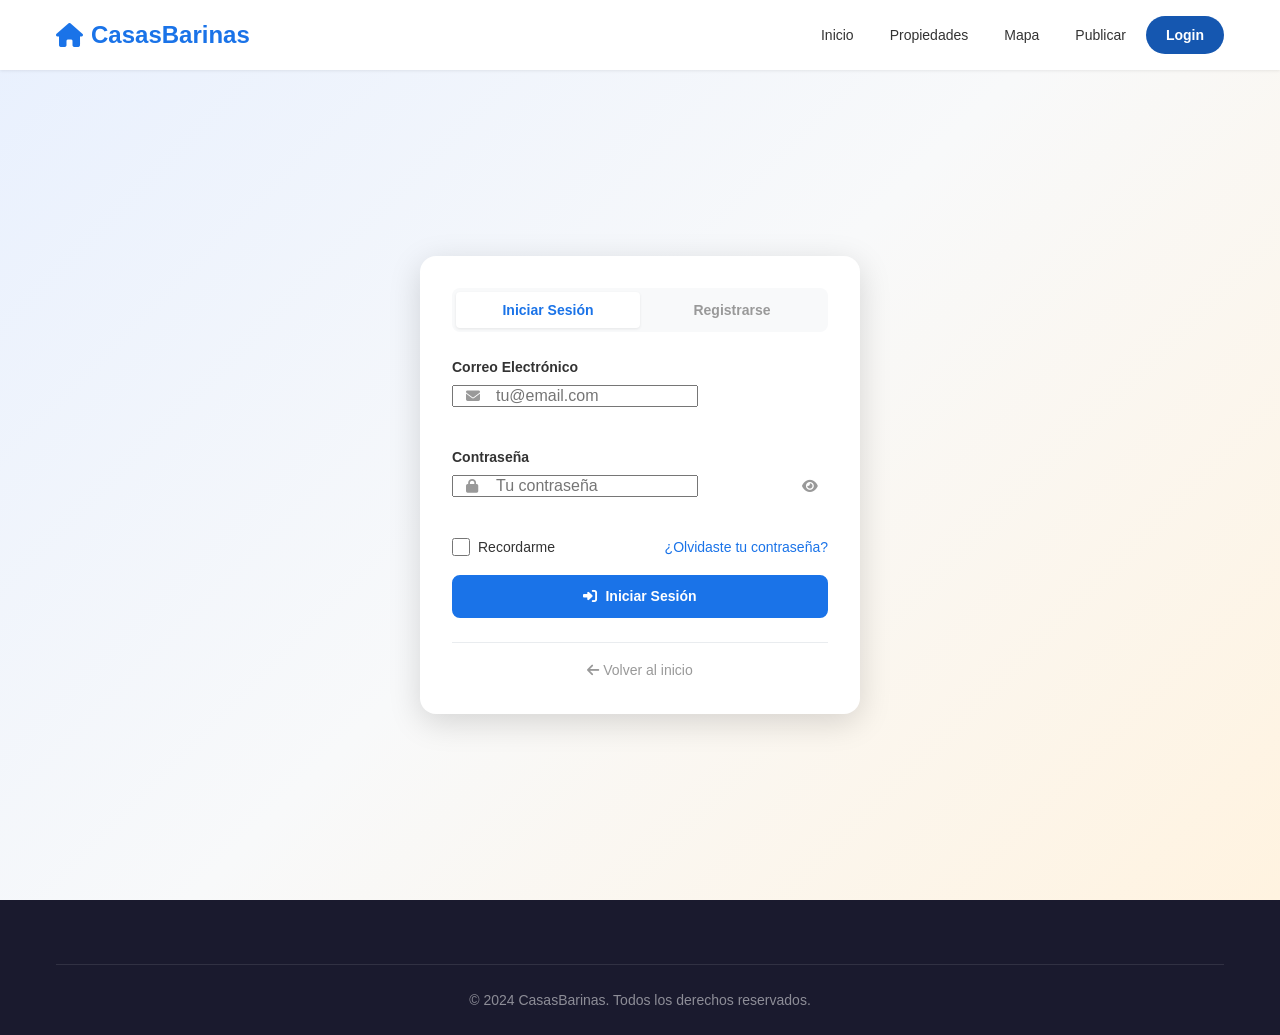
==== admin.html @ ee570e3e "feat: Portal inmobiliario CasasBarinas completo - Landing page con hero, buscador avanzado, propieda" ====
<!DOCTYPE html>
<html lang="es">
<head>
    <meta charset="UTF-8">
    <meta name="viewport" content="width=device-width, initial-scale=1.0">
    <meta name="robots" content="noindex, nofollow">
    <meta name="description" content="Panel de Administración - CasasBarinas">
    <title>Administración - CasasBarinas</title>
    <link rel="stylesheet" href="css/styles.css">
    <link rel="stylesheet" href="https://cdnjs.cloudflare.com/ajax/libs/font-awesome/6.5.1/css/all.min.css">
</head>
<body>
    <!-- Navigation -->
    <nav class="navbar navbar-admin" id="navbar">
        <div class="nav-container">
            <a href="index.html" class="nav-logo">
                <i class="fas fa-home"></i>
                <span>CasasBarinas</span>
                <span class="admin-badge">Admin</span>
            </a>
            <button class="nav-toggle" id="navToggle" aria-label="Abrir menú">
                <i class="fas fa-bars"></i>
            </button>
            <ul class="nav-menu" id="navMenu">
                <li><a href="index.html" class="nav-link"><i class="fas fa-globe"></i> Ver Sitio</a></li>
                <li><a href="search.html" class="nav-link"><i class="fas fa-building"></i> Propiedades</a></li>
                <li id="navUserItem" class="nav-user">
                    <a href="dashboard.html" class="nav-link" id="navUserName">
                        <i class="fas fa-user-shield"></i> Administrador
                    </a>
                    <button class="nav-link btn-logout" id="navLogout">
                        <i class="fas fa-sign-out-alt"></i> Salir
                    </button>
                </li>
            </ul>
        </div>
    </nav>

    <!-- Admin Panel -->
    <main class="admin-panel">
        <div class="admin-layout">
            <!-- Admin Sidebar -->
            <aside class="admin-sidebar" id="adminSidebar">
                <div class="admin-sidebar-header">
                    <i class="fas fa-cogs"></i>
                    <span>Administración</span>
                </div>
                <nav class="admin-nav">
                    <a href="#" class="admin-nav-link active" data-tab="dashboard">
                        <i class="fas fa-tachometer-alt"></i>
                        <span>Dashboard</span>
                    </a>
                    <a href="#" class="admin-nav-link" data-tab="properties">
                        <i class="fas fa-building"></i>
                        <span>Propiedades</span>
                        <span class="badge" id="adminPendingBadge">0</span>
                    </a>
                    <a href="#" class="admin-nav-link" data-tab="users">
                        <i class="fas fa-users"></i>
                        <span>Usuarios</span>
                    </a>
                    <a href="#" class="admin-nav-link" data-tab="messages">
                        <i class="fas fa-envelope"></i>
                        <span>Mensajes</span>
                        <span class="badge" id="adminMsgBadge">0</span>
                    </a>
                </nav>
            </aside>

            <!-- Admin Content -->
            <div class="admin-content">
                <!-- Top Bar -->
                <div class="admin-topbar">
                    <div class="admin-topbar-left">
                        <button class="admin-sidebar-toggle" id="adminSidebarToggle">
                            <i class="fas fa-bars"></i>
                        </button>
                        <h1 class="admin-page-title" id="adminPageTitle">Dashboard</h1>
                    </div>
                    <div class="admin-topbar-right">
                        <span class="admin-date" id="adminDate"></span>
                    </div>
                </div>

                <!-- ==================== DASHBOARD TAB ==================== -->
                <div class="admin-tab" id="tabDashboard">
                    <!-- Stats Cards -->
                    <div class="admin-stats-grid">
                        <div class="admin-stat-card">
                            <div class="admin-stat-icon" style="background: #e8f0fe; color: #1a73e8;">
                                <i class="fas fa-building"></i>
                            </div>
                            <div class="admin-stat-info">
                                <div class="admin-stat-number" id="adminTotalProps">0</div>
                                <div class="admin-stat-label">Total Propiedades</div>
                            </div>
                        </div>
                        <div class="admin-stat-card">
                            <div class="admin-stat-icon" style="background: #fff3e0; color: #ff6b35;">
                                <i class="fas fa-clock"></i>
                            </div>
                            <div class="admin-stat-info">
                                <div class="admin-stat-number" id="adminPendingProps">0</div>
                                <div class="admin-stat-label">Pendientes de Aprobación</div>
                            </div>
                        </div>
                        <div class="admin-stat-card">
                            <div class="admin-stat-icon" style="background: #e8f5e9; color: #28a745;">
                                <i class="fas fa-users"></i>
                            </div>
                            <div class="admin-stat-info">
                                <div class="admin-stat-number" id="adminTotalUsers">0</div>
                                <div class="admin-stat-label">Usuarios Registrados</div>
                            </div>
                        </div>
                        <div class="admin-stat-card">
                            <div class="admin-stat-icon" style="background: #fce4ec; color: #e91e63;">
                                <i class="fas fa-envelope"></i>
                            </div>
                            <div class="admin-stat-info">
                                <div class="admin-stat-number" id="adminTotalMsgs">0</div>
                                <div class="admin-stat-label">Mensajes de Contacto</div>
                            </div>
                        </div>
                    </div>

                    <!-- Recent Activity -->
                    <div class="admin-card">
                        <div class="admin-card-header">
                            <h3><i class="fas fa-history"></i> Actividad Reciente</h3>
                        </div>
                        <div class="admin-card-body">
                            <div class="activity-list" id="adminActivityList">
                                <div class="empty-state-sm">
                                    <p>No hay actividad reciente.</p>
                                </div>
                            </div>
                        </div>
                    </div>

                    <!-- Recent Properties -->
                    <div class="admin-card">
                        <div class="admin-card-header">
                            <h3><i class="fas fa-building"></i> Últimas Propiedades</h3>
                            <a href="#" class="admin-link" data-tab="properties">Ver todas</a>
                        </div>
                        <div class="admin-card-body">
                            <div class="admin-table-responsive">
                                <table class="admin-table">
                                    <thead>
                                        <tr>
                                            <th>Propiedad</th>
                                            <th>Tipo</th>
                                            <th>Usuario</th>
                                            <th>Estado</th>
                                            <th>Fecha</th>
                                        </tr>
                                    </thead>
                                    <tbody id="adminRecentProps">
                                        <tr class="empty-row">
                                            <td colspan="5">
                                                <div class="empty-state-sm"><p>No hay propiedades.</p></div>
                                            </td>
                                        </tr>
                                    </tbody>
                                </table>
                            </div>
                        </div>
                    </div>

                    <!-- Recent Users -->
                    <div class="admin-card">
                        <div class="admin-card-header">
                            <h3><i class="fas fa-users"></i> Últimos Usuarios</h3>
                            <a href="#" class="admin-link" data-tab="users">Ver todos</a>
                        </div>
                        <div class="admin-card-body">
                            <div class="admin-table-responsive">
                                <table class="admin-table">
                                    <thead>
                                        <tr>
                                            <th>Usuario</th>
                                            <th>Email</th>
                                            <th>Rol</th>
                                            <th>Estado</th>
                                            <th>Fecha</th>
                                        </tr>
                                    </thead>
                                    <tbody id="adminRecentUsers">
                                        <tr class="empty-row">
                                            <td colspan="5">
                                                <div class="empty-state-sm"><p>No hay usuarios.</p></div>
                                            </td>
                                        </tr>
                                    </tbody>
                                </table>
                            </div>
                        </div>
                    </div>
                </div>

                <!-- ==================== PROPERTIES TAB ==================== -->
                <div class="admin-tab hidden" id="tabProperties">
                    <div class="admin-card">
                        <div class="admin-card-header">
                            <h3><i class="fas fa-building"></i> Gestión de Propiedades</h3>
                            <div class="admin-card-actions">
                                <select id="adminPropStatusFilter" class="form-select-sm">
                                    <option value="">Todos los estados</option>
                                    <option value="publicada">Publicadas</option>
                                    <option value="pendiente">Pendientes</option>
                                    <option value="rechazada">Rechazadas</option>
                                </select>
                                <select id="adminPropTypeFilter" class="form-select-sm">
                                    <option value="">Todos los tipos</option>
                                    <option value="Casa">Casas</option>
                                    <option value="Apartamento">Apartamentos</option>
                                    <option value="Terreno">Terrenos</option>
                                    <option value="Local Comercial">Locales Comerciales</option>
                                    <option value="Oficina">Oficinas</option>
                                    <option value="Hotel">Hoteles</option>
                                    <option value="Finca">Fincas</option>
                                    <option value="Galpón">Galpones</option>
                                    <option value="Estacionamiento">Estacionamientos</option>
                                    <option value="Otro">Otros</option>
                                </select>
                                <input type="text" id="adminPropSearch" class="form-input-sm" placeholder="Buscar...">
                            </div>
                        </div>
                        <div class="admin-card-body">
                            <div class="admin-table-responsive">
                                <table class="admin-table admin-table-props">
                                    <thead>
                                        <tr>
                                            <th>ID</th>
                                            <th>Imagen</th>
                                            <th>Título</th>
                                            <th>Tipo</th>
                                            <th>Operación</th>
                                            <th>Precio</th>
                                            <th>Usuario</th>
                                            <th>Estado</th>
                                            <th>Destacada</th>
                                            <th>Acciones</th>
                                        </tr>
                                    </thead>
                                    <tbody id="adminPropsTableBody">
                                        <tr class="empty-row">
                                            <td colspan="10">
                                                <div class="empty-state-sm"><p>Cargando propiedades...</p></div>
                                            </td>
                                        </tr>
                                    </tbody>
                                </table>
                            </div>
                            <div class="admin-pagination" id="adminPropsPagination"></div>
                        </div>
                    </div>
                </div>

                <!-- ==================== USERS TAB ==================== -->
                <div class="admin-tab hidden" id="tabUsers">
                    <div class="admin-card">
                        <div class="admin-card-header">
                            <h3><i class="fas fa-users"></i> Gestión de Usuarios</h3>
                            <div class="admin-card-actions">
                                <select id="adminUserRoleFilter" class="form-select-sm">
                                    <option value="">Todos los roles</option>
                                    <option value="user">Usuarios</option>
                                    <option value="admin">Administradores</option>
                                </select>
                                <input type="text" id="adminUserSearch" class="form-input-sm" placeholder="Buscar usuario...">
                            </div>
                        </div>
                        <div class="admin-card-body">
                            <div class="admin-table-responsive">
                                <table class="admin-table">
                                    <thead>
                                        <tr>
                                            <th>ID</th>
                                            <th>Nombre</th>
                                            <th>Email</th>
                                            <th>Teléfono</th>
                                            <th>Rol</th>
                                            <th>Estado</th>
                                            <th>Propiedades</th>
                                            <th>Fecha Registro</th>
                                            <th>Acciones</th>
                                        </tr>
                                    </thead>
                                    <tbody id="adminUsersTableBody">
                                        <tr class="empty-row">
                                            <td colspan="9">
                                                <div class="empty-state-sm"><p>Cargando usuarios...</p></div>
                                            </td>
                                        </tr>
                                    </tbody>
                                </table>
                            </div>
                            <div class="admin-pagination" id="adminUsersPagination"></div>
                        </div>
                    </div>
                </div>

                <!-- ==================== MESSAGES TAB ==================== -->
                <div class="admin-tab hidden" id="tabMessages">
                    <div class="admin-card">
                        <div class="admin-card-header">
                            <h3><i class="fas fa-envelope"></i> Mensajes de Contacto</h3>
                            <div class="admin-card-actions">
                                <select id="adminMsgFilter" class="form-select-sm">
                                    <option value="">Todos</option>
                                    <option value="nuevo">Nuevos</option>
                                    <option value="leido">Leídos</option>
                                </select>
                            </div>
                        </div>
                        <div class="admin-card-body">
                            <div class="admin-table-responsive">
                                <table class="admin-table">
                                    <thead>
                                        <tr>
                                            <th>Fecha</th>
                                            <th>Remitente</th>
                                            <th>Email</th>
                                            <th>Propiedad</th>
                                            <th>Mensaje</th>
                                            <th>Teléfono</th>
                                            <th>Estado</th>
                                            <th>Acciones</th>
                                        </tr>
                                    </thead>
                                    <tbody id="adminMsgsTableBody">
                                        <tr class="empty-row">
                                            <td colspan="8">
                                                <div class="empty-state-sm"><p>Cargando mensajes...</p></div>
                                            </td>
                                        </tr>
                                    </tbody>
                                </table>
                            </div>
                            <div class="admin-pagination" id="adminMsgsPagination"></div>
                        </div>
                    </div>
                </div>
            </div>
        </div>
    </main>

    <!-- Property Detail Modal -->
    <div class="modal hidden" id="adminPropertyModal">
        <div class="modal-overlay"></div>
        <div class="modal-content modal-lg">
            <div class="modal-header">
                <h3 id="adminPropModalTitle">Detalle de Propiedad</h3>
                <button class="modal-close" id="adminPropModalClose">&times;</button>
            </div>
            <div class="modal-body" id="adminPropModalBody">
                <!-- Content loaded dynamically -->
            </div>
            <div class="modal-footer" id="adminPropModalFooter">
                <!-- Actions loaded dynamically -->
            </div>
        </div>
    </div>

    <!-- User Edit Modal -->
    <div class="modal hidden" id="adminUserModal">
        <div class="modal-overlay"></div>
        <div class="modal-content">
            <div class="modal-header">
                <h3>Editar Usuario</h3>
                <button class="modal-close" id="adminUserModalClose">&times;</button>
            </div>
            <div class="modal-body">
                <form id="adminUserEditForm">
                    <div class="form-group">
                        <label for="editUserName">Nombre</label>
                        <input type="text" id="editUserName" name="name" required>
                    </div>
                    <div class="form-group">
                        <label for="editUserEmail">Email</label>
                        <input type="email" id="editUserEmail" name="email" required>
                    </div>
                    <div class="form-group">
                        <label for="editUserRole">Rol</label>
                        <select id="editUserRole" name="role">
                            <option value="user">Usuario</option>
                            <option value="admin">Administrador</option>
                        </select>
                    </div>
                    <div class="form-group">
                        <label for="editUserStatus">Estado</label>
                        <select id="editUserStatus" name="status">
                            <option value="activo">Activo</option>
                            <option value="inactivo">Inactivo</option>
                        </select>
                    </div>
                </form>
            </div>
            <div class="modal-footer">
                <button class="btn btn-secondary" id="adminUserModalCancel">Cancelar</button>
                <button class="btn btn-primary" id="adminUserModalSave">
                    <i class="fas fa-save"></i> Guardar
                </button>
            </div>
        </div>
    </div>

    <!-- Reject Reason Modal -->
    <div class="modal hidden" id="adminRejectModal">
        <div class="modal-overlay"></div>
        <div class="modal-content">
            <div class="modal-header">
                <h3><i class="fas fa-ban text-danger"></i> Rechazar Propiedad</h3>
                <button class="modal-close" id="adminRejectModalClose">&times;</button>
            </div>
            <div class="modal-body">
                <div class="form-group">
                    <label for="rejectReason">Motivo del rechazo</label>
                    <textarea id="rejectReason" name="reason" rows="4" placeholder="Explique por qué esta propiedad es rechazada..." required></textarea>
                </div>
            </div>
            <div class="modal-footer">
                <button class="btn btn-secondary" id="adminRejectCancel">Cancelar</button>
                <button class="btn btn-danger" id="adminRejectConfirm">
                    <i class="fas fa-ban"></i> Rechazar
                </button>
            </div>
        </div>
    </div>

    <!-- Message Detail Modal -->
    <div class="modal hidden" id="adminMsgModal">
        <div class="modal-overlay"></div>
        <div class="modal-content">
            <div class="modal-header">
                <h3><i class="fas fa-envelope-open"></i> Detalle del Mensaje</h3>
                <button class="modal-close" id="adminMsgModalClose">&times;</button>
            </div>
            <div class="modal-body" id="adminMsgModalBody">
                <!-- Message content loaded dynamically -->
            </div>
            <div class="modal-footer">
                <button class="btn btn-secondary" id="adminMsgModalCloseBtn">Cerrar</button>
            </div>
        </div>
    </div>

    <!-- Confirm Delete Modal -->
    <div class="modal hidden" id="adminDeleteModal">
        <div class="modal-overlay"></div>
        <div class="modal-content">
            <div class="modal-header">
                <h3><i class="fas fa-exclamation-triangle text-danger"></i> Confirmar Eliminación</h3>
                <button class="modal-close" id="adminDeleteModalClose">&times;</button>
            </div>
            <div class="modal-body">
                <p id="adminDeleteMsg">¿Estás seguro de que deseas eliminar este elemento? Esta acción no se puede deshacer.</p>
            </div>
            <div class="modal-footer">
                <button class="btn btn-secondary" id="adminDeleteCancel">Cancelar</button>
                <button class="btn btn-danger" id="adminDeleteConfirm">
                    <i class="fas fa-trash"></i> Eliminar
                </button>
            </div>
        </div>
    </div>

    <!-- Toast Notification -->
    <div class="toast-container" id="toastContainer"></div>

    <script src="js/app.js"></script>
    <script src="js/admin.js"></script>
</body>
</html>
---- css/styles.css ----
/* ============================================================
   CasasBarinas - Comprehensive Stylesheet
   Real Estate Portal for Barinas, Venezuela
   ============================================================
   Table of Contents:
   1.  CSS Custom Properties
   2.  CSS Reset / Base
   3.  Typography
   4.  Layout Utilities
   5.  Navigation Bar
   6.  Hero Section
   7.  Search Bar
   8.  Sections (Generic)
   9.  Property Grid & Cards
   10. Badges
   11. Buttons
   12. Forms
   13. Tables
   14. Modals
   15. Auth / Login Page
   16. Dashboard
   17. Property Form (Publish)
   18. Property Detail Page
   19. Gallery & Lightbox
   20. Admin Panel
   21. Search Page
   22. Map Page
   23. Upload Area
   24. Footer
   25. Toast Notifications
   26. Loading / Spinner
   27. Empty States
   28. Pagination
   29. Favorites
   30. Animations & Transitions
   31. Utility Classes
   32. Custom Scrollbar
   33. Responsive Design (Tablet)
   34. Responsive Design (Mobile)
   ============================================================ */

/* ============================================================
   1. CSS CUSTOM PROPERTIES
   ============================================================ */
:root {
    /* Primary Colors */
    --color-primary: #1a73e8;
    --color-primary-light: #4a90e8;
    --color-primary-dark: #1557b0;
    --color-primary-bg: #e8f0fe;

    /* Secondary Colors */
    --color-secondary: #28a745;
    --color-secondary-light: #5cb85c;
    --color-secondary-dark: #1e7e34;
    --color-secondary-bg: #e8f5e9;

    /* Accent Colors */
    --color-accent: #ff6b35;
    --color-accent-light: #ff8c5a;
    --color-accent-dark: #e55a2b;
    --color-accent-bg: #fff3e0;

    /* Dark & Light */
    --color-dark: #1a1a2e;
    --color-dark-light: #2d2d44;
    --color-light: #f8f9fa;
    --color-light-dark: #e9ecef;
    --color-white: #ffffff;

    /* Text Colors */
    --color-text: #333333;
    --color-text-light: #666666;
    --color-text-muted: #999999;
    --color-text-white: #ffffff;

    /* Semantic Colors */
    --color-success: #28a745;
    --color-danger: #dc3545;
    --color-warning: #ffc107;
    --color-info: #17a2b8;

    /* Border Colors */
    --color-border: #dee2e6;
    --color-border-light: #e9ecef;

    /* Shadows */
    --shadow-sm: 0 1px 3px rgba(0, 0, 0, 0.08);
    --shadow: 0 2px 8px rgba(0, 0, 0, 0.1);
    --shadow-md: 0 4px 16px rgba(0, 0, 0, 0.12);
    --shadow-lg: 0 8px 32px rgba(0, 0, 0, 0.15);
    --shadow-xl: 0 12px 48px rgba(0, 0, 0, 0.18);

    /* Border Radius */
    --radius-sm: 4px;
    --radius: 8px;
    --radius-md: 12px;
    --radius-lg: 16px;
    --radius-xl: 24px;
    --radius-full: 9999px;

    /* Spacing */
    --space-xs: 4px;
    --space-sm: 8px;
    --space-md: 16px;
    --space-lg: 24px;
    --space-xl: 32px;
    --space-2xl: 48px;
    --space-3xl: 64px;

    /* Font */
    --font-family: -apple-system, BlinkMacSystemFont, 'Segoe UI', Roboto, Oxygen,
        Ubuntu, Cantarell, 'Fira Sans', 'Droid Sans', 'Helvetica Neue', sans-serif;
    --font-size-xs: 0.75rem;
    --font-size-sm: 0.875rem;
    --font-size-base: 1rem;
    --font-size-md: 1.125rem;
    --font-size-lg: 1.25rem;
    --font-size-xl: 1.5rem;
    --font-size-2xl: 2rem;
    --font-size-3xl: 2.5rem;
    --font-size-4xl: 3rem;
    --font-weight-normal: 400;
    --font-weight-medium: 500;
    --font-weight-semibold: 600;
    --font-weight-bold: 700;
    --line-height: 1.6;

    /* Transitions */
    --transition-fast: 0.15s ease;
    --transition: 0.3s ease;
    --transition-slow: 0.5s ease;

    /* Z-Index Scale */
    --z-dropdown: 100;
    --z-sticky: 200;
    --z-navbar: 1000;
    --z-overlay: 2000;
    --z-modal: 3000;
    --z-toast: 4000;
    --z-tooltip: 5000;

    /* Layout */
    --navbar-height: 70px;
    --container-max: 1200px;
    --sidebar-width: 280px;
    --admin-sidebar-width: 260px;
}


/* ============================================================
   2. CSS RESET / BASE
   ============================================================ */
*,
*::before,
*::after {
    box-sizing: border-box;
    margin: 0;
    padding: 0;
}

html {
    scroll-behavior: smooth;
    -webkit-text-size-adjust: 100%;
    -moz-text-size-adjust: 100%;
    text-size-adjust: 100%;
}

body {
    font-family: var(--font-family);
    font-size: var(--font-size-base);
    font-weight: var(--font-weight-normal);
    line-height: var(--line-height);
    color: var(--color-text);
    background-color: var(--color-white);
    -webkit-font-smoothing: antialiased;
    -moz-osx-font-smoothing: grayscale;
    overflow-x: hidden;
}

img {
    max-width: 100%;
    height: auto;
    display: block;
}

a {
    color: var(--color-primary);
    text-decoration: none;
    transition: color var(--transition-fast);
}

a:hover {
    color: var(--color-primary-dark);
}

ul,
ol {
    list-style: none;
}

button {
    cursor: pointer;
    font-family: inherit;
    font-size: inherit;
    border: none;
    background: none;
    outline: none;
}

input,
select,
textarea,
button {
    font-family: inherit;
    font-size: inherit;
}

table {
    border-collapse: collapse;
    width: 100%;
}

h1, h2, h3, h4, h5, h6 {
    font-weight: var(--font-weight-bold);
    line-height: 1.3;
    color: var(--color-dark);
}

::selection {
    background-color: var(--color-primary);
    color: var(--color-white);
}

:focus-visible {
    outline: 2px solid var(--color-primary);
    outline-offset: 2px;
}


/* ============================================================
   3. TYPOGRAPHY
   ============================================================ */
h1 {
    font-size: var(--font-size-3xl);
}

h2 {
    font-size: var(--font-size-2xl);
}

h3 {
    font-size: var(--font-size-xl);
}

h4 {
    font-size: var(--font-size-lg);
}

h5 {
    font-size: var(--font-size-md);
}

h6 {
    font-size: var(--font-size-base);
}

p {
    margin-bottom: var(--space-md);
    color: var(--color-text);
}

p:last-child {
    margin-bottom: 0;
}

small {
    font-size: var(--font-size-sm);
}

strong {
    font-weight: var(--font-weight-bold);
}

/* Text Utilities */
.text-center {
    text-align: center;
}

.text-left {
    text-align: left;
}

.text-right {
    text-align: right;
}

.text-primary {
    color: var(--color-primary) !important;
}

.text-secondary {
    color: var(--color-secondary) !important;
}

.text-accent {
    color: var(--color-accent) !important;
}

.text-muted {
    color: var(--color-text-muted) !important;
}

.text-danger {
    color: var(--color-danger) !important;
}

.text-success {
    color: var(--color-success) !important;
}

.text-warning {
    color: var(--color-warning) !important;
}

.text-white {
    color: var(--color-white) !important;
}

.text-dark {
    color: var(--color-dark) !important;
}

.text-small {
    font-size: var(--font-size-sm);
}

.text-capitalize {
    text-transform: capitalize;
}

.text-uppercase {
    text-transform: uppercase;
}

.text-bold {
    font-weight: var(--font-weight-bold);
}

.text-ellipsis {
    white-space: nowrap;
    overflow: hidden;
    text-overflow: ellipsis;
}


/* ============================================================
   4. LAYOUT UTILITIES
   ============================================================ */
.container {
    width: 100%;
    max-width: var(--container-max);
    margin-left: auto;
    margin-right: auto;
    padding-left: var(--space-md);
    padding-right: var(--space-md);
}

.row {
    display: flex;
    flex-wrap: wrap;
    margin-left: calc(var(--space-md) * -1);
    margin-right: calc(var(--space-md) * -1);
}

.col {
    flex: 1;
    padding-left: var(--space-md);
    padding-right: var(--space-md);
}

.flex {
    display: flex;
}

.flex-center {
    display: flex;
    align-items: center;
    justify-content: center;
}

.flex-between {
    display: flex;
    align-items: center;
    justify-content: space-between;
}

.flex-wrap {
    flex-wrap: wrap;
}

.flex-col {
    flex-direction: column;
}

.flex-1 {
    flex: 1;
}

.gap-1 {
    gap: var(--space-sm);
}

.gap-2 {
    gap: var(--space-md);
}

.gap-3 {
    gap: var(--space-lg);
}

.gap-4 {
    gap: var(--space-xl);
}


/* ============================================================
   5. NAVIGATION BAR
   ============================================================ */
.navbar {
    position: fixed;
    top: 0;
    left: 0;
    right: 0;
    height: var(--navbar-height);
    background-color: var(--color-white);
    box-shadow: var(--shadow-sm);
    z-index: var(--z-navbar);
    transition: box-shadow var(--transition), background-color var(--transition);
}

.navbar.scrolled {
    box-shadow: var(--shadow);
}

.navbar-admin {
    background-color: var(--color-dark);
}

.navbar-admin .nav-logo {
    color: var(--color-white);
}

.navbar-admin .nav-link {
    color: rgba(255, 255, 255, 0.8);
}

.navbar-admin .nav-link:hover,
.navbar-admin .nav-link.active {
    color: var(--color-white);
    background-color: rgba(255, 255, 255, 0.1);
}

.nav-container {
    display: flex;
    align-items: center;
    justify-content: space-between;
    height: 100%;
    max-width: var(--container-max);
    margin: 0 auto;
    padding: 0 var(--space-md);
}

.nav-logo {
    display: flex;
    align-items: center;
    gap: var(--space-sm);
    font-size: var(--font-size-xl);
    font-weight: var(--font-weight-bold);
    color: var(--color-primary);
    text-decoration: none;
    flex-shrink: 0;
}

.nav-logo:hover {
    color: var(--color-primary-dark);
}

.nav-logo i {
    font-size: var(--font-size-xl);
}

.nav-logo .admin-badge {
    background-color: var(--color-accent);
    color: var(--color-white);
    font-size: var(--font-size-xs);
    padding: 2px 8px;
    border-radius: var(--radius-full);
    font-weight: var(--font-weight-semibold);
    margin-left: var(--space-xs);
    vertical-align: middle;
}

.nav-toggle {
    display: none;
    align-items: center;
    justify-content: center;
    width: 40px;
    height: 40px;
    font-size: var(--font-size-lg);
    color: var(--color-dark);
    border-radius: var(--radius-sm);
    transition: background-color var(--transition-fast);
}

.nav-toggle:hover {
    background-color: var(--color-light);
}

.nav-menu {
    display: flex;
    align-items: center;
    gap: var(--space-xs);
}

.nav-menu li {
    display: flex;
    align-items: center;
}

.nav-link {
    display: flex;
    align-items: center;
    gap: var(--space-xs);
    padding: 8px 16px;
    font-size: var(--font-size-sm);
    font-weight: var(--font-weight-medium);
    color: var(--color-text);
    border-radius: var(--radius);
    transition: all var(--transition-fast);
    white-space: nowrap;
    text-decoration: none;
}

.nav-link:hover {
    color: var(--color-primary);
    background-color: var(--color-primary-bg);
}

.nav-link.active {
    color: var(--color-primary);
    background-color: var(--color-primary-bg);
    font-weight: var(--font-weight-semibold);
}

.nav-btn {
    background-color: var(--color-primary);
    color: var(--color-white) !important;
    padding: 8px 20px;
    border-radius: var(--radius-full);
    font-weight: var(--font-weight-semibold);
}

.nav-btn:hover {
    background-color: var(--color-primary-dark);
    color: var(--color-white);
}

.nav-btn.active {
    background-color: var(--color-primary-dark);
}

.nav-user {
    display: flex;
    align-items: center;
    gap: var(--space-xs);
}

.btn-logout {
    color: var(--color-text-muted) !important;
    font-size: var(--font-size-sm);
}

.btn-logout:hover {
    color: var(--color-danger) !important;
    background-color: rgba(220, 53, 69, 0.08);
}


/* ============================================================
   6. HERO SECTION
   ============================================================ */
.hero {
    position: relative;
    width: 100%;
    min-height: 100vh;
    display: flex;
    align-items: center;
    justify-content: center;
    overflow: hidden;
    background: linear-gradient(135deg, #0f2027 0%, #203a43 30%, #1a1a2e 70%, #16213e 100%);
    background-size: cover;
    background-position: center;
    background-attachment: fixed;
}

.hero-overlay {
    position: absolute;
    top: 0;
    left: 0;
    right: 0;
    bottom: 0;
    background: linear-gradient(
        180deg,
        rgba(26, 26, 46, 0.6) 0%,
        rgba(26, 26, 46, 0.4) 40%,
        rgba(26, 115, 232, 0.15) 100%
    );
    z-index: 1;
}

.hero-content {
    position: relative;
    z-index: 2;
    text-align: center;
    max-width: 900px;
    padding: calc(var(--navbar-height) + var(--space-xl)) var(--space-md) var(--space-xl);
    animation: fadeInUp 0.8s ease-out;
}

.hero-title {
    font-size: var(--font-size-4xl);
    font-weight: var(--font-weight-bold);
    color: var(--color-white);
    margin-bottom: var(--space-md);
    line-height: 1.2;
    letter-spacing: -0.5px;
}

.hero-subtitle {
    font-size: var(--font-size-md);
    color: rgba(255, 255, 255, 0.85);
    margin-bottom: var(--space-xl);
    max-width: 650px;
    margin-left: auto;
    margin-right: auto;
    line-height: 1.7;
}


/* ============================================================
   7. SEARCH BAR
   ============================================================ */
.search-bar {
    background-color: var(--color-white);
    border-radius: var(--radius-lg);
    padding: var(--space-lg);
    box-shadow: var(--shadow-lg);
    max-width: 850px;
    margin: 0 auto;
}

.search-row {
    display: flex;
    gap: var(--space-md);
    margin-bottom: var(--space-md);
}

.search-row:last-child {
    margin-bottom: 0;
}

.search-field {
    flex: 1;
    display: flex;
    flex-direction: column;
    min-width: 0;
}

.search-field label {
    font-size: var(--font-size-sm);
    font-weight: var(--font-weight-semibold);
    color: var(--color-text-light);
    margin-bottom: var(--space-xs);
    text-align: left;
}

.search-field input,
.search-field select {
    width: 100%;
    padding: 12px 16px;
    border: 2px solid var(--color-border-light);
    border-radius: var(--radius);
    font-size: var(--font-size-sm);
    color: var(--color-text);
    background-color: var(--color-light);
    transition: all var(--transition-fast);
    outline: none;
    -webkit-appearance: none;
    -moz-appearance: none;
    appearance: none;
}

.search-field input:focus,
.search-field select:focus {
    border-color: var(--color-primary);
    background-color: var(--color-white);
    box-shadow: 0 0 0 3px rgba(26, 115, 232, 0.15);
}

.search-field input::placeholder {
    color: var(--color-text-muted);
}

.btn-search {
    align-self: flex-end;
    white-space: nowrap;
    padding: 12px 24px;
}


/* ============================================================
   8. SECTIONS (Generic)
   ============================================================ */
.section {
    padding: var(--space-3xl) 0;
}

.section-light {
    background-color: var(--color-light);
}

.section-dark {
    background-color: var(--color-dark);
}

.section-dark .section-title {
    color: var(--color-white);
}

.section-dark .section-subtitle {
    color: rgba(255, 255, 255, 0.7);
}

.section-header {
    display: flex;
    align-items: center;
    justify-content: space-between;
    margin-bottom: var(--space-xl);
    flex-wrap: wrap;
    gap: var(--space-md);
}

.section-title {
    font-size: var(--font-size-2xl);
    font-weight: var(--font-weight-bold);
    color: var(--color-dark);
    position: relative;
}

.section-title::after {
    content: '';
    display: block;
    width: 50px;
    height: 3px;
    background-color: var(--color-primary);
    border-radius: 2px;
    margin-top: var(--space-sm);
}

.section-subtitle {
    font-size: var(--font-size-md);
    color: var(--color-text-light);
    margin-top: var(--space-sm);
}

.section-link {
    font-size: var(--font-size-sm);
    font-weight: var(--font-weight-semibold);
    color: var(--color-primary);
    display: flex;
    align-items: center;
    gap: var(--space-xs);
    white-space: nowrap;
}

.section-link:hover {
    color: var(--color-primary-dark);
    gap: var(--space-sm);
}

/* Types Grid (Index) */
.types-grid {
    display: grid;
    grid-template-columns: repeat(5, 1fr);
    gap: var(--space-md);
}

.type-card {
    display: flex;
    flex-direction: column;
    align-items: center;
    gap: var(--space-sm);
    padding: var(--space-lg) var(--space-md);
    background-color: var(--color-white);
    border-radius: var(--radius-md);
    box-shadow: var(--shadow-sm);
    text-align: center;
    text-decoration: none;
    transition: all var(--transition);
    border: 2px solid transparent;
}

.type-card:hover {
    transform: translateY(-4px);
    box-shadow: var(--shadow-md);
    border-color: var(--color-primary);
    color: var(--color-dark);
}

.type-card h3 {
    font-size: var(--font-size-sm);
    font-weight: var(--font-weight-semibold);
    color: var(--color-dark);
    margin: 0;
}

.type-icon {
    width: 56px;
    height: 56px;
    display: flex;
    align-items: center;
    justify-content: center;
    background-color: var(--color-primary-bg);
    color: var(--color-primary);
    border-radius: var(--radius-md);
    font-size: var(--font-size-xl);
    transition: all var(--transition);
}

.type-card:hover .type-icon {
    background-color: var(--color-primary);
    color: var(--color-white);
    transform: scale(1.1);
}

/* Steps Grid (Index) */
.steps-grid {
    display: grid;
    grid-template-columns: repeat(3, 1fr);
    gap: var(--space-xl);
}

.step-card {
    text-align: center;
    padding: var(--space-xl);
    background-color: var(--color-white);
    border-radius: var(--radius-md);
    box-shadow: var(--shadow-sm);
    transition: all var(--transition);
    position: relative;
}

.step-card:hover {
    transform: translateY(-6px);
    box-shadow: var(--shadow-md);
}

.step-number {
    position: absolute;
    top: -12px;
    left: 50%;
    transform: translateX(-50%);
    width: 32px;
    height: 32px;
    background-color: var(--color-primary);
    color: var(--color-white);
    border-radius: var(--radius-full);
    font-size: var(--font-size-sm);
    font-weight: var(--font-weight-bold);
    display: flex;
    align-items: center;
    justify-content: center;
}

.step-icon {
    width: 64px;
    height: 64px;
    margin: 0 auto var(--space-md);
    display: flex;
    align-items: center;
    justify-content: center;
    background-color: var(--color-primary-bg);
    color: var(--color-primary);
    border-radius: var(--radius-full);
    font-size: var(--font-size-2xl);
}

.step-card h3 {
    font-size: var(--font-size-lg);
    margin-bottom: var(--space-sm);
}

.step-card p {
    font-size: var(--font-size-sm);
    color: var(--color-text-light);
    line-height: 1.6;
}

/* Stats Grid (Index) */
.stats-grid {
    display: grid;
    grid-template-columns: repeat(4, 1fr);
    gap: var(--space-xl);
}

.stat-item {
    text-align: center;
    padding: var(--space-lg);
}

.stat-icon {
    font-size: var(--font-size-3xl);
    color: var(--color-primary);
    margin-bottom: var(--space-md);
}

.stat-number {
    font-size: var(--font-size-3xl);
    font-weight: var(--font-weight-bold);
    color: var(--color-white);
    margin-bottom: var(--space-xs);
}

.stat-label {
    font-size: var(--font-size-sm);
    color: rgba(255, 255, 255, 0.7);
    text-transform: uppercase;
    letter-spacing: 1px;
    font-weight: var(--font-weight-medium);
}


/* ============================================================
   9. PROPERTY GRID & CARDS
   ============================================================ */
.property-grid {
    display: grid;
    grid-template-columns: repeat(auto-fill, minmax(300px, 1fr));
    gap: var(--space-lg);
}

.property-card {
    background-color: var(--color-white);
    border-radius: var(--radius-md);
    overflow: hidden;
    box-shadow: var(--shadow-sm);
    transition: all var(--transition);
    cursor: pointer;
    border: 1px solid var(--color-border-light);
}

.property-card:hover {
    transform: translateY(-6px);
    box-shadow: var(--shadow-lg);
    border-color: var(--color-primary);
}

.property-card .card-img-wrapper {
    position: relative;
    width: 100%;
    padding-top: 66.67%;
    overflow: hidden;
    background-color: var(--color-light-dark);
}

.property-card .card-img {
    position: absolute;
    top: 0;
    left: 0;
    width: 100%;
    height: 100%;
    object-fit: cover;
    transition: transform var(--transition-slow);
}

.property-card:hover .card-img {
    transform: scale(1.05);
}

.property-card .card-badges {
    position: absolute;
    top: var(--space-sm);
    left: var(--space-sm);
    display: flex;
    flex-wrap: wrap;
    gap: var(--space-xs);
    z-index: 2;
}

.property-card .card-fav {
    position: absolute;
    top: var(--space-sm);
    right: var(--space-sm);
    width: 36px;
    height: 36px;
    display: flex;
    align-items: center;
    justify-content: center;
    background-color: rgba(255, 255, 255, 0.9);
    border-radius: var(--radius-full);
    color: var(--color-text-muted);
    font-size: var(--font-size-md);
    transition: all var(--transition-fast);
    z-index: 2;
    cursor: pointer;
    border: none;
}

.property-card .card-fav:hover,
.property-card .card-fav.active {
    color: var(--color-danger);
    background-color: var(--color-white);
    transform: scale(1.15);
}

.property-card .card-body {
    padding: var(--space-md);
}

.property-card .card-price {
    font-size: var(--font-size-xl);
    font-weight: var(--font-weight-bold);
    color: var(--color-primary);
    margin-bottom: var(--space-xs);
}

.property-card .card-title {
    font-size: var(--font-size-base);
    font-weight: var(--font-weight-semibold);
    color: var(--color-dark);
    margin-bottom: var(--space-xs);
    line-height: 1.4;
    display: -webkit-box;
    -webkit-line-clamp: 2;
    -webkit-box-orient: vertical;
    overflow: hidden;
}

.property-card .card-location {
    font-size: var(--font-size-sm);
    color: var(--color-text-muted);
    margin-bottom: var(--space-sm);
    display: flex;
    align-items: center;
    gap: var(--space-xs);
}

.property-card .card-location i {
    color: var(--color-primary);
}

.property-card .card-features {
    display: flex;
    gap: var(--space-md);
    padding-top: var(--space-sm);
    border-top: 1px solid var(--color-border-light);
    margin-top: var(--space-sm);
}

.property-card .card-feature {
    display: flex;
    align-items: center;
    gap: var(--space-xs);
    font-size: var(--font-size-xs);
    color: var(--color-text-light);
}

.property-card .card-feature i {
    color: var(--color-text-muted);
}

.property-card .card-footer {
    padding: var(--space-sm) var(--space-md);
    background-color: var(--color-light);
    border-top: 1px solid var(--color-border-light);
    display: flex;
    align-items: center;
    justify-content: space-between;
    font-size: var(--font-size-xs);
    color: var(--color-text-muted);
}

/* Card Image Placeholder */
.card-img-placeholder {
    width: 100%;
    height: 100%;
    display: flex;
    align-items: center;
    justify-content: center;
    background-color: var(--color-light-dark);
    color: var(--color-text-muted);
    font-size: var(--font-size-3xl);
}


/* ============================================================
   10. BADGES
   ============================================================ */
.badge {
    display: inline-flex;
    align-items: center;
    justify-content: center;
    min-width: 20px;
    height: 20px;
    padding: 0 6px;
    font-size: 11px;
    font-weight: var(--font-weight-bold);
    color: var(--color-white);
    background-color: var(--color-danger);
    border-radius: var(--radius-full);
    line-height: 1;
    white-space: nowrap;
}

.card-badge,
.badge-primary {
    display: inline-flex;
    align-items: center;
    padding: 3px 10px;
    font-size: var(--font-size-xs);
    font-weight: var(--font-weight-semibold);
    border-radius: var(--radius-full);
    white-space: nowrap;
}

.card-badge.badge-venta,
.badge-venta {
    background-color: var(--color-primary);
    color: var(--color-white);
}

.card-badge.badge-alquiler,
.badge-alquiler {
    background-color: var(--color-secondary);
    color: var(--color-white);
}

.card-badge.badge-destacada {
    background-color: var(--color-accent);
    color: var(--color-white);
}

.badge-primary {
    background-color: var(--color-primary-bg);
    color: var(--color-primary);
}

.badge-success {
    background-color: var(--color-secondary-bg);
    color: var(--color-secondary);
}

.badge-warning {
    background-color: var(--color-accent-bg);
    color: var(--color-accent);
}

.badge-danger {
    background-color: rgba(220, 53, 69, 0.1);
    color: var(--color-danger);
}

.badge-info {
    background-color: rgba(23, 162, 184, 0.1);
    color: var(--color-info);
}

.badge-pendiente {
    background-color: var(--color-warning);
    color: #333;
}

.badge-publicada {
    background-color: var(--color-secondary);
    color: var(--color-white);
}

.badge-rechazada {
    background-color: var(--color-danger);
    color: var(--color-white);
}


/* ============================================================
   11. BUTTONS
   ============================================================ */
.btn {
    display: inline-flex;
    align-items: center;
    justify-content: center;
    gap: var(--space-sm);
    padding: 10px 20px;
    font-size: var(--font-size-sm);
    font-weight: var(--font-weight-semibold);
    line-height: 1.4;
    text-align: center;
    text-decoration: none;
    border: 2px solid transparent;
    border-radius: var(--radius);
    cursor: pointer;
    transition: all var(--transition-fast);
    white-space: nowrap;
    outline: none;
    position: relative;
    overflow: hidden;
}

.btn:disabled {
    opacity: 0.6;
    cursor: not-allowed;
    pointer-events: none;
}

.btn-primary {
    background-color: var(--color-primary);
    color: var(--color-white);
    border-color: var(--color-primary);
}

.btn-primary:hover {
    background-color: var(--color-primary-dark);
    border-color: var(--color-primary-dark);
    color: var(--color-white);
    transform: translateY(-1px);
    box-shadow: 0 4px 12px rgba(26, 115, 232, 0.35);
}

.btn-secondary {
    background-color: var(--color-light-dark);
    color: var(--color-text);
    border-color: var(--color-border);
}

.btn-secondary:hover {
    background-color: var(--color-border);
    border-color: var(--color-text-muted);
    color: var(--color-dark);
}

.btn-accent {
    background-color: var(--color-accent);
    color: var(--color-white);
    border-color: var(--color-accent);
}

.btn-accent:hover {
    background-color: var(--color-accent-dark);
    border-color: var(--color-accent-dark);
    color: var(--color-white);
    box-shadow: 0 4px 12px rgba(255, 107, 53, 0.35);
}

.btn-danger {
    background-color: var(--color-danger);
    color: var(--color-white);
    border-color: var(--color-danger);
}

.btn-danger:hover {
    background-color: #c82333;
    border-color: #c82333;
    color: var(--color-white);
    box-shadow: 0 4px 12px rgba(220, 53, 69, 0.35);
}

.btn-success {
    background-color: var(--color-secondary);
    color: var(--color-white);
    border-color: var(--color-secondary);
}

.btn-success:hover {
    background-color: var(--color-secondary-dark);
    border-color: var(--color-secondary-dark);
    color: var(--color-white);
}

.btn-outline {
    background-color: transparent;
    color: var(--color-primary);
    border-color: var(--color-primary);
}

.btn-outline:hover {
    background-color: var(--color-primary);
    color: var(--color-white);
}

.btn-whatsapp {
    background-color: #25d366;
    color: var(--color-white);
    border-color: #25d366;
}

.btn-whatsapp:hover {
    background-color: #1ebe57;
    border-color: #1ebe57;
    color: var(--color-white);
    box-shadow: 0 4px 12px rgba(37, 211, 102, 0.35);
}

/* Button Sizes */
.btn-sm {
    padding: 6px 12px;
    font-size: var(--font-size-xs);
    border-radius: var(--radius-sm);
}

.btn-lg {
    padding: 14px 28px;
    font-size: var(--font-size-base);
    border-radius: var(--radius);
}

.btn-block,
.btn-full {
    width: 100%;
}

.btn-icon {
    width: 40px;
    height: 40px;
    padding: 0;
    border-radius: var(--radius);
    display: inline-flex;
    align-items: center;
    justify-content: center;
}

.btn-icon.btn-sm {
    width: 32px;
    height: 32px;
}

/* Button Loading State */
.btn.loading {
    color: transparent;
    pointer-events: none;
    position: relative;
}

.btn.loading::after {
    content: '';
    position: absolute;
    width: 18px;
    height: 18px;
    border: 2px solid rgba(255, 255, 255, 0.3);
    border-top-color: var(--color-white);
    border-radius: var(--radius-full);
    animation: spin 0.6s linear infinite;
}

.btn-secondary.loading::after {
    border-color: rgba(0, 0, 0, 0.1);
    border-top-color: var(--color-text);
}


/* ============================================================
   12. FORMS
   ============================================================ */
.form-group {
    margin-bottom: var(--space-md);
}

.form-group label {
    display: block;
    font-size: var(--font-size-sm);
    font-weight: var(--font-weight-semibold);
    color: var(--color-text);
    margin-bottom: var(--space-xs);
}

.form-group-lg {
    flex: 2;
}

.form-label {
    display: block;
    font-size: var(--font-size-sm);
    font-weight: var(--font-weight-semibold);
    color: var(--color-text);
    margin-bottom: var(--space-xs);
}

.form-control,
.form-input,
.form-select {
    width: 100%;
    padding: 10px 14px;
    border: 2px solid var(--color-border);
    border-radius: var(--radius);
    font-size: var(--font-size-sm);
    color: var(--color-text);
    background-color: var(--color-white);
    transition: all var(--transition-fast);
    outline: none;
}

.form-control:focus,
.form-input:focus,
.form-select:focus {
    border-color: var(--color-primary);
    box-shadow: 0 0 0 3px rgba(26, 115, 232, 0.15);
}

.form-control::placeholder,
.form-input::placeholder {
    color: var(--color-text-muted);
}

textarea.form-control {
    min-height: 100px;
    resize: vertical;
}

select.form-select {
    -webkit-appearance: none;
    -moz-appearance: none;
    appearance: none;
    background-image: url("data:image/svg+xml,%3Csvg xmlns='http://www.w3.org/2000/svg' width='12' height='12' viewBox='0 0 12 12'%3E%3Cpath fill='%23666' d='M6 8L1 3h10z'/%3E%3C/svg%3E");
    background-repeat: no-repeat;
    background-position: right 12px center;
    padding-right: 36px;
}

.form-select-sm {
    padding: 6px 30px 6px 10px;
    font-size: var(--font-size-xs);
    border: 1px solid var(--color-border);
    border-radius: var(--radius-sm);
    background-image: url("data:image/svg+xml,%3Csvg xmlns='http://www.w3.org/2000/svg' width='12' height='12' viewBox='0 0 12 12'%3E%3Cpath fill='%23666' d='M6 8L1 3h10z'/%3E%3C/svg%3E");
    background-repeat: no-repeat;
    background-position: right 8px center;
    -webkit-appearance: none;
    -moz-appearance: none;
    appearance: none;
    outline: none;
}

.form-input-sm {
    padding: 6px 10px;
    font-size: var(--font-size-xs);
    border: 1px solid var(--color-border);
    border-radius: var(--radius-sm);
    outline: none;
}

.form-text {
    font-size: var(--font-size-sm);
    color: var(--color-text-muted);
    margin-top: var(--space-xs);
}

.form-hint {
    display: block;
    font-size: var(--font-size-xs);
    color: var(--color-text-muted);
    margin-top: var(--space-xs);
}

.form-hint i {
    margin-right: var(--space-xs);
}

.form-error {
    display: block;
    font-size: var(--font-size-xs);
    color: var(--color-danger);
    margin-top: var(--space-xs);
    min-height: 18px;
}

.form-link {
    font-size: var(--font-size-sm);
    color: var(--color-primary);
    text-decoration: none;
    font-weight: var(--font-weight-medium);
}

.form-link:hover {
    text-decoration: underline;
}

.required {
    color: var(--color-danger);
    font-weight: var(--font-weight-bold);
}

/* Form Validation */
.is-valid {
    border-color: var(--color-secondary) !important;
}

.is-invalid {
    border-color: var(--color-danger) !important;
}

.is-valid:focus {
    box-shadow: 0 0 0 3px rgba(40, 167, 69, 0.15) !important;
}

.is-invalid:focus {
    box-shadow: 0 0 0 3px rgba(220, 53, 69, 0.15) !important;
}

/* Form Row */
.form-row {
    display: grid;
    grid-template-columns: repeat(2, 1fr);
    gap: var(--space-md);
}

.form-row-4 {
    grid-template-columns: repeat(4, 1fr);
}

/* Input with Icon */
.input-icon {
    position: relative;
}

.input-icon i {
    position: absolute;
    left: 14px;
    top: 50%;
    transform: translateY(-50%);
    color: var(--color-text-muted);
    font-size: var(--font-size-sm);
}

.input-icon input {
    padding-left: 42px;
}

.input-icon .toggle-password {
    position: absolute;
    right: 8px;
    top: 50%;
    transform: translateY(-50%);
    width: 32px;
    height: 32px;
    display: flex;
    align-items: center;
    justify-content: center;
    color: var(--color-text-muted);
    border: none;
    background: none;
    cursor: pointer;
    border-radius: var(--radius-sm);
    font-size: var(--font-size-sm);
}

.input-icon .toggle-password:hover {
    color: var(--color-primary);
    background-color: var(--color-light);
}

/* Checkbox */
.checkbox-label,
.form-check {
    display: flex;
    align-items: center;
    gap: var(--space-sm);
    cursor: pointer;
    font-size: var(--font-size-sm);
}

.checkbox-label input[type="checkbox"],
.form-check input[type="checkbox"] {
    width: 18px;
    height: 18px;
    accent-color: var(--color-primary);
    cursor: pointer;
}

.form-options {
    display: flex;
    align-items: center;
    justify-content: space-between;
    margin-bottom: var(--space-md);
    flex-wrap: wrap;
    gap: var(--space-sm);
}

/* Password Strength */
.password-strength {
    height: 4px;
    background-color: var(--color-border-light);
    border-radius: 2px;
    margin-top: var(--space-sm);
    overflow: hidden;
}

.strength-bar {
    height: 100%;
    width: 0;
    border-radius: 2px;
    transition: all var(--transition);
}


/* ============================================================
   13. TABLES
   ============================================================ */
.dash-table,
.admin-table {
    width: 100%;
    border-collapse: collapse;
    font-size: var(--font-size-sm);
}

.dash-table thead,
.admin-table thead {
    background-color: var(--color-light);
}

.dash-table th,
.admin-table th {
    padding: 12px 16px;
    text-align: left;
    font-weight: var(--font-weight-semibold);
    color: var(--color-text-light);
    font-size: var(--font-size-xs);
    text-transform: uppercase;
    letter-spacing: 0.5px;
    white-space: nowrap;
    border-bottom: 2px solid var(--color-border);
}

.dash-table td,
.admin-table td {
    padding: 12px 16px;
    border-bottom: 1px solid var(--color-border-light);
    vertical-align: middle;
    color: var(--color-text);
}

.dash-table tbody tr:hover,
.admin-table tbody tr:hover {
    background-color: var(--color-light);
}

.dash-table .empty-row,
.admin-table .empty-row {
    background: none;
}

.dash-table .empty-row:hover,
.admin-table .empty-row:hover {
    background: none;
}

.dash-table-responsive,
.admin-table-responsive {
    overflow-x: auto;
    -webkit-overflow-scrolling: touch;
    border-radius: var(--radius);
    border: 1px solid var(--color-border-light);
}

.table-actions {
    display: flex;
    align-items: center;
    gap: var(--space-xs);
}

.admin-table-props td:first-child {
    width: 60px;
    font-weight: var(--font-weight-semibold);
    color: var(--color-text-muted);
}

.admin-table-props img {
    width: 60px;
    height: 45px;
    object-fit: cover;
    border-radius: var(--radius-sm);
}

.admin-table .prop-cell {
    display: flex;
    align-items: center;
    gap: var(--space-sm);
    min-width: 150px;
}

.admin-table .prop-cell img {
    width: 50px;
    height: 38px;
    object-fit: cover;
    border-radius: var(--radius-sm);
    flex-shrink: 0;
}

.admin-table .prop-cell .prop-info {
    min-width: 0;
}

.admin-table .prop-cell .prop-title {
    font-weight: var(--font-weight-semibold);
    color: var(--color-dark);
    white-space: nowrap;
    overflow: hidden;
    text-overflow: ellipsis;
    max-width: 200px;
    display: block;
}


/* ============================================================
   14. MODALS
   ============================================================ */
.modal {
    position: fixed;
    top: 0;
    left: 0;
    right: 0;
    bottom: 0;
    z-index: var(--z-modal);
    display: flex;
    align-items: center;
    justify-content: center;
    padding: var(--space-md);
}

.modal-overlay {
    position: absolute;
    top: 0;
    left: 0;
    right: 0;
    bottom: 0;
    background-color: rgba(0, 0, 0, 0.5);
    backdrop-filter: blur(4px);
    -webkit-backdrop-filter: blur(4px);
}

.modal-content {
    position: relative;
    background-color: var(--color-white);
    border-radius: var(--radius-lg);
    box-shadow: var(--shadow-xl);
    width: 100%;
    max-width: 500px;
    max-height: 90vh;
    display: flex;
    flex-direction: column;
    animation: modalFadeIn 0.3s ease-out;
    z-index: 1;
}

.modal-content.modal-lg {
    max-width: 720px;
}

.modal-content.modal-xl {
    max-width: 900px;
}

.modal-header {
    display: flex;
    align-items: center;
    justify-content: space-between;
    padding: var(--space-lg);
    border-bottom: 1px solid var(--color-border-light);
    flex-shrink: 0;
}

.modal-header h3 {
    font-size: var(--font-size-lg);
    font-weight: var(--font-weight-semibold);
    display: flex;
    align-items: center;
    gap: var(--space-sm);
}

.modal-close {
    width: 36px;
    height: 36px;
    display: flex;
    align-items: center;
    justify-content: center;
    background: none;
    border: none;
    font-size: var(--font-size-xl);
    color: var(--color-text-muted);
    cursor: pointer;
    border-radius: var(--radius);
    transition: all var(--transition-fast);
    flex-shrink: 0;
}

.modal-close:hover {
    background-color: var(--color-light);
    color: var(--color-dark);
}

.modal-body {
    padding: var(--space-lg);
    overflow-y: auto;
    flex: 1;
}

.modal-footer {
    display: flex;
    align-items: center;
    justify-content: flex-end;
    gap: var(--space-sm);
    padding: var(--space-lg);
    border-top: 1px solid var(--color-border-light);
    flex-shrink: 0;
}


/* ============================================================
   15. AUTH / LOGIN PAGE
   ============================================================ */
.auth-section {
    min-height: 100vh;
    display: flex;
    align-items: center;
    justify-content: center;
    padding: calc(var(--navbar-height) + var(--space-xl)) var(--space-md) var(--space-xl);
    background: linear-gradient(135deg, #e8f0fe 0%, #f8f9fa 50%, #fff3e0 100%);
}

.auth-container {
    width: 100%;
    max-width: 440px;
}

.auth-card {
    background-color: var(--color-white);
    border-radius: var(--radius-lg);
    box-shadow: var(--shadow-lg);
    padding: var(--space-xl);
}

.auth-tabs {
    display: flex;
    background-color: var(--color-light);
    border-radius: var(--radius);
    padding: 4px;
    margin-bottom: var(--space-lg);
}

.auth-tab {
    flex: 1;
    padding: 10px 16px;
    font-size: var(--font-size-sm);
    font-weight: var(--font-weight-semibold);
    color: var(--color-text-muted);
    background: none;
    border: none;
    border-radius: var(--radius-sm);
    cursor: pointer;
    transition: all var(--transition-fast);
}

.auth-tab:hover {
    color: var(--color-text);
}

.auth-tab.active {
    background-color: var(--color-white);
    color: var(--color-primary);
    box-shadow: var(--shadow-sm);
}

.auth-form {
    display: none;
}

.auth-form.active,
.auth-form:not(.hidden) {
    display: block;
    animation: fadeIn 0.3s ease;
}

.auth-message {
    margin-top: var(--space-md);
    padding: var(--space-md);
    border-radius: var(--radius);
    font-size: var(--font-size-sm);
    text-align: center;
    animation: fadeIn 0.3s ease;
}

.auth-message.success {
    background-color: var(--color-secondary-bg);
    color: var(--color-secondary-dark);
    border: 1px solid var(--color-secondary);
}

.auth-message.error {
    background-color: rgba(220, 53, 69, 0.08);
    color: var(--color-danger);
    border: 1px solid var(--color-danger);
}

.auth-footer {
    text-align: center;
    margin-top: var(--space-lg);
    padding-top: var(--space-md);
    border-top: 1px solid var(--color-border-light);
}

.auth-footer a {
    font-size: var(--font-size-sm);
    color: var(--color-text-muted);
    display: flex;
    align-items: center;
    justify-content: center;
    gap: var(--space-xs);
}

.auth-footer a:hover {
    color: var(--color-primary);
}


/* ============================================================
   16. DASHBOARD
   ============================================================ */
.dashboard {
    padding-top: calc(var(--navbar-height) + var(--space-lg));
    min-height: 100vh;
    background-color: var(--color-light);
}

.dashboard-container {
    display: flex;
    gap: var(--space-lg);
    max-width: 100%;
    padding-left: var(--space-lg);
    padding-right: var(--space-lg);
}

/* Dashboard Sidebar */
.dashboard-sidebar {
    width: var(--sidebar-width);
    flex-shrink: 0;
    position: sticky;
    top: calc(var(--navbar-height) + var(--space-lg));
    align-self: flex-start;
    background-color: var(--color-white);
    border-radius: var(--radius-md);
    box-shadow: var(--shadow-sm);
    overflow: hidden;
    max-height: calc(100vh - var(--navbar-height) - 48px);
}

.sidebar-user {
    display: flex;
    align-items: center;
    gap: var(--space-sm);
    padding: var(--space-lg);
    background-color: var(--color-primary-bg);
    border-bottom: 1px solid var(--color-border-light);
}

.user-avatar {
    width: 48px;
    height: 48px;
    display: flex;
    align-items: center;
    justify-content: center;
    background-color: var(--color-primary);
    color: var(--color-white);
    border-radius: var(--radius-full);
    font-size: var(--font-size-xl);
    flex-shrink: 0;
}

.user-info h3 {
    font-size: var(--font-size-sm);
    font-weight: var(--font-weight-semibold);
    color: var(--color-dark);
    margin-bottom: 2px;
}

.user-info p {
    font-size: var(--font-size-xs);
    color: var(--color-text-muted);
    margin: 0;
}

.sidebar-nav {
    padding: var(--space-sm);
}

.sidebar-link {
    display: flex;
    align-items: center;
    gap: var(--space-sm);
    padding: 10px var(--space-md);
    font-size: var(--font-size-sm);
    font-weight: var(--font-weight-medium);
    color: var(--color-text);
    border-radius: var(--radius);
    transition: all var(--transition-fast);
    text-decoration: none;
    width: 100%;
}

.sidebar-link:hover {
    background-color: var(--color-light);
    color: var(--color-primary);
}

.sidebar-link.active {
    background-color: var(--color-primary-bg);
    color: var(--color-primary);
    font-weight: var(--font-weight-semibold);
}

.sidebar-link .badge {
    margin-left: auto;
}

/* Dashboard Main Content */
.dashboard-main {
    flex: 1;
    min-width: 0;
}

.dashboard-header {
    display: flex;
    align-items: center;
    gap: var(--space-md);
    margin-bottom: var(--space-lg);
    flex-wrap: wrap;
}

.sidebar-toggle {
    display: none;
    width: 40px;
    height: 40px;
    align-items: center;
    justify-content: center;
    background-color: var(--color-white);
    border-radius: var(--radius);
    box-shadow: var(--shadow-sm);
    color: var(--color-text);
    font-size: var(--font-size-lg);
    cursor: pointer;
    border: 1px solid var(--color-border-light);
}

.dashboard-title {
    font-size: var(--font-size-xl);
    flex: 1;
}

/* Dashboard Sections */
.dashboard-section {
    animation: fadeIn 0.3s ease;
}

/* Dashboard Stats Grid */
.dash-stats-grid {
    display: grid;
    grid-template-columns: repeat(4, 1fr);
    gap: var(--space-md);
    margin-bottom: var(--space-lg);
}

.dash-stat-card {
    background-color: var(--color-white);
    border-radius: var(--radius-md);
    padding: var(--space-lg);
    display: flex;
    align-items: center;
    gap: var(--space-md);
    box-shadow: var(--shadow-sm);
    transition: all var(--transition);
}

.dash-stat-card:hover {
    transform: translateY(-2px);
    box-shadow: var(--shadow);
}

.dash-stat-icon {
    width: 52px;
    height: 52px;
    display: flex;
    align-items: center;
    justify-content: center;
    border-radius: var(--radius-md);
    font-size: var(--font-size-xl);
    flex-shrink: 0;
}

.stat-icon-blue {
    background-color: var(--color-primary-bg);
    color: var(--color-primary);
}

.stat-icon-green {
    background-color: var(--color-secondary-bg);
    color: var(--color-secondary);
}

.stat-icon-orange {
    background-color: var(--color-accent-bg);
    color: var(--color-accent);
}

.stat-icon-purple {
    background-color: rgba(156, 39, 176, 0.1);
    color: #9c27b0;
}

.dash-stat-info {
    min-width: 0;
}

.dash-stat-number {
    font-size: var(--font-size-xl);
    font-weight: var(--font-weight-bold);
    color: var(--color-dark);
    line-height: 1.2;
}

.dash-stat-label {
    font-size: var(--font-size-xs);
    color: var(--color-text-muted);
    margin-top: 2px;
}

/* Dashboard Card */
.dash-card {
    background-color: var(--color-white);
    border-radius: var(--radius-md);
    box-shadow: var(--shadow-sm);
    overflow: hidden;
    margin-bottom: var(--space-lg);
}

.dash-card-header {
    display: flex;
    align-items: center;
    justify-content: space-between;
    padding: var(--space-md) var(--space-lg);
    border-bottom: 1px solid var(--color-border-light);
}

.dash-card-header h3 {
    font-size: var(--font-size-base);
    font-weight: var(--font-weight-semibold);
}

.dash-link {
    font-size: var(--font-size-sm);
    color: var(--color-primary);
    font-weight: var(--font-weight-medium);
    cursor: pointer;
}

.dash-link:hover {
    text-decoration: underline;
}

.dash-filters {
    padding: var(--space-md) var(--space-lg);
    border-bottom: 1px solid var(--color-border-light);
    display: flex;
    gap: var(--space-sm);
    flex-wrap: wrap;
}

/* Messages List */
.messages-list {
    padding: var(--space-md);
}

.message-item {
    display: flex;
    gap: var(--space-md);
    padding: var(--space-md);
    border-radius: var(--radius);
    border-bottom: 1px solid var(--color-border-light);
    transition: background-color var(--transition-fast);
}

.message-item:hover {
    background-color: var(--color-light);
}

.message-item.unread {
    background-color: var(--color-primary-bg);
}

/* Profile Form */
.profile-form {
    padding: var(--space-lg);
}


/* ============================================================
   17. PROPERTY FORM (Publish)
   ============================================================ */
.property-form-page {
    padding-top: calc(var(--navbar-height) + var(--space-xl));
    min-height: 100vh;
    background-color: var(--color-light);
    padding-bottom: var(--space-3xl);
}

.form-header {
    text-align: center;
    margin-bottom: var(--space-xl);
}

.form-header h1 {
    font-size: var(--font-size-2xl);
    color: var(--color-dark);
    margin-bottom: var(--space-sm);
}

.form-header h1 i {
    color: var(--color-primary);
    margin-right: var(--space-sm);
}

.form-subtitle {
    font-size: var(--font-size-md);
    color: var(--color-text-light);
}

.property-form {
    max-width: 800px;
    margin: 0 auto;
}

.form-section {
    background-color: var(--color-white);
    border-radius: var(--radius-md);
    padding: var(--space-xl);
    margin-bottom: var(--space-lg);
    box-shadow: var(--shadow-sm);
}

.form-section-title {
    font-size: var(--font-size-lg);
    font-weight: var(--font-weight-semibold);
    color: var(--color-dark);
    margin-bottom: var(--space-lg);
    padding-bottom: var(--space-sm);
    border-bottom: 2px solid var(--color-border-light);
    display: flex;
    align-items: center;
    gap: var(--space-sm);
}

.form-section-title i {
    color: var(--color-primary);
}

/* Features Grid */
.features-grid {
    display: grid;
    grid-template-columns: repeat(auto-fill, minmax(160px, 1fr));
    gap: var(--space-sm);
}

.feature-checkbox {
    display: flex;
    align-items: center;
    gap: var(--space-sm);
    padding: var(--space-sm) var(--space-md);
    border: 2px solid var(--color-border-light);
    border-radius: var(--radius);
    cursor: pointer;
    transition: all var(--transition-fast);
    font-size: var(--font-size-sm);
}

.feature-checkbox:hover {
    border-color: var(--color-primary);
    background-color: var(--color-primary-bg);
}

.feature-checkbox:has(input:checked) {
    border-color: var(--color-primary);
    background-color: var(--color-primary-bg);
    color: var(--color-primary);
    font-weight: var(--font-weight-semibold);
}

.feature-checkbox input[type="checkbox"] {
    display: none;
}

.feature-icon {
    font-size: var(--font-size-base);
    color: var(--color-text-muted);
}

.feature-checkbox:has(input:checked) .feature-icon {
    color: var(--color-primary);
}

/* Upload Area */
.upload-area {
    border: 2px dashed var(--color-border);
    border-radius: var(--radius-md);
    padding: var(--space-2xl);
    text-align: center;
    cursor: pointer;
    transition: all var(--transition-fast);
    background-color: var(--color-light);
}

.upload-area:hover,
.upload-area.active {
    border-color: var(--color-primary);
    background-color: var(--color-primary-bg);
}

.upload-placeholder i {
    font-size: var(--font-size-3xl);
    color: var(--color-primary);
    margin-bottom: var(--space-md);
    display: block;
}

.upload-placeholder h3 {
    font-size: var(--font-size-base);
    color: var(--color-dark);
    margin-bottom: var(--space-xs);
}

.upload-placeholder p {
    font-size: var(--font-size-sm);
    color: var(--color-text-muted);
    margin-bottom: var(--space-sm);
}

.upload-placeholder small {
    font-size: var(--font-size-xs);
    color: var(--color-text-muted);
}

.photos-preview {
    display: grid;
    grid-template-columns: repeat(auto-fill, minmax(120px, 1fr));
    gap: var(--space-sm);
    margin-top: var(--space-md);
}

.photo-preview-item {
    position: relative;
    aspect-ratio: 1;
    border-radius: var(--radius);
    overflow: hidden;
    border: 2px solid var(--color-border-light);
}

.photo-preview-item img {
    width: 100%;
    height: 100%;
    object-fit: cover;
}

.photo-preview-item .remove-photo {
    position: absolute;
    top: 4px;
    right: 4px;
    width: 24px;
    height: 24px;
    display: flex;
    align-items: center;
    justify-content: center;
    background-color: var(--color-danger);
    color: var(--color-white);
    border: none;
    border-radius: var(--radius-full);
    font-size: 12px;
    cursor: pointer;
    opacity: 0;
    transition: opacity var(--transition-fast);
}

.photo-preview-item:hover .remove-photo {
    opacity: 1;
}

.photo-preview-item .photo-order {
    position: absolute;
    bottom: 4px;
    left: 4px;
    width: 24px;
    height: 24px;
    display: flex;
    align-items: center;
    justify-content: center;
    background-color: rgba(0, 0, 0, 0.6);
    color: var(--color-white);
    border-radius: var(--radius-full);
    font-size: 11px;
    font-weight: var(--font-weight-bold);
}

/* Form Actions */
.form-actions {
    display: flex;
    align-items: center;
    justify-content: flex-end;
    gap: var(--space-md);
    padding: var(--space-lg) 0;
}


/* ============================================================
   18. PROPERTY DETAIL PAGE
   ============================================================ */
.property-detail-page {
    padding-top: calc(var(--navbar-height) + var(--space-lg));
    min-height: 100vh;
    background-color: var(--color-light);
    padding-bottom: var(--space-3xl);
}

/* Breadcrumb */
.breadcrumb {
    display: flex;
    align-items: center;
    gap: var(--space-sm);
    margin-bottom: var(--space-lg);
    font-size: var(--font-size-sm);
    flex-wrap: wrap;
    padding: 0;
}

.breadcrumb a {
    color: var(--color-text-muted);
    display: flex;
    align-items: center;
    gap: var(--space-xs);
}

.breadcrumb a:hover {
    color: var(--color-primary);
}

.breadcrumb span {
    color: var(--color-dark);
    font-weight: var(--font-weight-semibold);
}

.breadcrumb::before {
    content: '';
    display: none;
}

/* Error State */
.error-state {
    text-align: center;
    padding: var(--space-3xl) var(--space-md);
    animation: fadeIn 0.5s ease;
}

.error-state i {
    font-size: 64px;
    color: var(--color-danger);
    margin-bottom: var(--space-md);
    display: block;
}

.error-state h2 {
    font-size: var(--font-size-xl);
    margin-bottom: var(--space-sm);
}

.error-state p {
    color: var(--color-text-light);
    margin-bottom: var(--space-lg);
}

/* Property Content */
.property-content {
    animation: fadeIn 0.5s ease;
}

/* Property Content Layout */
.property-detail-grid {
    display: grid;
    grid-template-columns: 1fr 360px;
    gap: var(--space-lg);
    align-items: start;
}

/* Property Detail Main Column */
.property-detail-main {
    min-width: 0;
}

/* Property Header Info */
.property-header-info {
    margin-bottom: var(--space-lg);
}

.property-title-row {
    display: flex;
    align-items: flex-start;
    justify-content: space-between;
    gap: var(--space-md);
    margin-bottom: var(--space-sm);
}

.property-title-row h1 {
    font-size: var(--font-size-2xl);
    line-height: 1.3;
    margin: 0;
}

.btn-favorite {
    width: 44px;
    height: 44px;
    display: flex;
    align-items: center;
    justify-content: center;
    background-color: var(--color-white);
    border: 2px solid var(--color-border);
    border-radius: var(--radius-full);
    color: var(--color-text-muted);
    font-size: var(--font-size-lg);
    cursor: pointer;
    transition: all var(--transition-fast);
    flex-shrink: 0;
}

.btn-favorite:hover {
    border-color: var(--color-danger);
    color: var(--color-danger);
}

.btn-favorite.active {
    background-color: var(--color-danger);
    border-color: var(--color-danger);
    color: var(--color-white);
}

.property-price {
    font-size: var(--font-size-2xl);
    font-weight: var(--font-weight-bold);
    color: var(--color-primary);
    margin-bottom: var(--space-sm);
}

.property-location {
    display: flex;
    align-items: center;
    gap: var(--space-xs);
    font-size: var(--font-size-sm);
    color: var(--color-text-muted);
    margin-bottom: var(--space-sm);
}

.property-location i {
    color: var(--color-primary);
}

.property-type-badges {
    display: flex;
    gap: var(--space-sm);
    flex-wrap: wrap;
}

/* Quick Stats */
.property-quick-stats {
    display: flex;
    gap: 0;
    background-color: var(--color-white);
    border-radius: var(--radius-md);
    box-shadow: var(--shadow-sm);
    margin-bottom: var(--space-lg);
    overflow: hidden;
}

.quick-stat {
    flex: 1;
    display: flex;
    flex-direction: column;
    align-items: center;
    gap: var(--space-xs);
    padding: var(--space-md);
    text-align: center;
    border-right: 1px solid var(--color-border-light);
}

.quick-stat:last-child {
    border-right: none;
}

.quick-stat i {
    font-size: var(--font-size-lg);
    color: var(--color-primary);
}

.quick-stat span {
    font-size: var(--font-size-lg);
    font-weight: var(--font-weight-bold);
    color: var(--color-dark);
}

.quick-stat label {
    font-size: var(--font-size-xs);
    color: var(--color-text-muted);
}

/* Property Sections */
.property-section {
    background-color: var(--color-white);
    border-radius: var(--radius-md);
    padding: var(--space-lg);
    margin-bottom: var(--space-lg);
    box-shadow: var(--shadow-sm);
}

.property-section-title {
    font-size: var(--font-size-lg);
    font-weight: var(--font-weight-semibold);
    color: var(--color-dark);
    margin-bottom: var(--space-md);
    padding-bottom: var(--space-sm);
    border-bottom: 2px solid var(--color-border-light);
}

.property-description {
    color: var(--color-text);
    line-height: 1.8;
    white-space: pre-wrap;
}

.property-description p {
    margin-bottom: var(--space-sm);
}

/* Features List */
.features-list {
    display: grid;
    grid-template-columns: repeat(auto-fill, minmax(200px, 1fr));
    gap: var(--space-sm);
}

.feature-item {
    display: flex;
    align-items: center;
    gap: var(--space-sm);
    padding: var(--space-sm) var(--space-md);
    background-color: var(--color-light);
    border-radius: var(--radius);
    font-size: var(--font-size-sm);
}

.feature-item i {
    color: var(--color-secondary);
    font-size: var(--font-size-base);
}

/* Property Map */
.property-map {
    height: 300px;
    border-radius: var(--radius);
    overflow: hidden;
    background-color: var(--color-light-dark);
    display: flex;
    align-items: center;
    justify-content: center;
}

.property-map p {
    color: var(--color-text-muted);
    font-size: var(--font-size-sm);
}

/* Contact Form */
.contact-section {
    background-color: var(--color-white);
}

.contact-form {
    max-width: 100%;
}

.contact-whatsapp {
    margin-top: var(--space-md);
    text-align: center;
}

.contact-divider {
    display: flex;
    align-items: center;
    gap: var(--space-md);
    color: var(--color-text-muted);
    font-size: var(--font-size-sm);
    margin-bottom: var(--space-md);
}

.contact-divider::before,
.contact-divider::after {
    content: '';
    flex: 1;
    height: 1px;
    background-color: var(--color-border-light);
}

/* Property Detail Sidebar */
.property-detail-sidebar {
    display: flex;
    flex-direction: column;
    gap: var(--space-md);
    position: sticky;
    top: calc(var(--navbar-height) + var(--space-lg));
}

/* Owner Card */
.owner-card {
    background-color: var(--color-white);
    border-radius: var(--radius-md);
    padding: var(--space-lg);
    text-align: center;
    box-shadow: var(--shadow-sm);
}

.owner-avatar {
    width: 72px;
    height: 72px;
    margin: 0 auto var(--space-sm);
    display: flex;
    align-items: center;
    justify-content: center;
    background-color: var(--color-primary-bg);
    color: var(--color-primary);
    border-radius: var(--radius-full);
    font-size: 48px;
}

.owner-name {
    font-size: var(--font-size-base);
    font-weight: var(--font-weight-semibold);
    color: var(--color-dark);
    margin-bottom: 4px;
}

.owner-since {
    font-size: var(--font-size-xs);
    color: var(--color-text-muted);
    margin-bottom: var(--space-md);
}

.owner-stats {
    display: flex;
    justify-content: center;
    gap: var(--space-lg);
    margin-bottom: var(--space-md);
    padding-bottom: var(--space-md);
    border-bottom: 1px solid var(--color-border-light);
}

.owner-stat {
    text-align: center;
}

.owner-stat-number {
    display: block;
    font-size: var(--font-size-lg);
    font-weight: var(--font-weight-bold);
    color: var(--color-dark);
}

.owner-stat-label {
    font-size: var(--font-size-xs);
    color: var(--color-text-muted);
}

.owner-contact {
    margin-top: var(--space-sm);
}

.owner-phone {
    display: flex;
    align-items: center;
    justify-content: center;
    gap: var(--space-sm);
    font-size: var(--font-size-sm);
    color: var(--color-primary);
    font-weight: var(--font-weight-semibold);
}

.owner-phone:hover {
    color: var(--color-primary-dark);
}

/* Sidebar Card */
.sidebar-card {
    background-color: var(--color-white);
    border-radius: var(--radius-md);
    padding: var(--space-lg);
    box-shadow: var(--shadow-sm);
}

.sidebar-card h4 {
    font-size: var(--font-size-sm);
    font-weight: var(--font-weight-semibold);
    color: var(--color-text-light);
    text-transform: uppercase;
    letter-spacing: 0.5px;
    margin-bottom: var(--space-md);
}

.sidebar-actions {
    display: flex;
    gap: var(--space-sm);
    margin-top: var(--space-sm);
}

/* Price Summary */
.price-summary {
    margin-bottom: var(--space-sm);
}

.price-big {
    display: block;
    font-size: var(--font-size-xl);
    font-weight: var(--font-weight-bold);
    color: var(--color-primary);
}

.price-operation {
    font-size: var(--font-size-sm);
    color: var(--color-text-muted);
}

.price-details {
    padding-top: var(--space-md);
    border-top: 1px solid var(--color-border-light);
}

.price-detail-item {
    display: flex;
    align-items: center;
    justify-content: space-between;
    padding: var(--space-xs) 0;
    font-size: var(--font-size-sm);
    color: var(--color-text-light);
}

.price-detail-item strong {
    color: var(--color-dark);
}

/* Quick Info List */
.quick-info-list {
    list-style: none;
    padding: 0;
    margin: 0;
}

.quick-info-list li {
    display: flex;
    align-items: center;
    gap: var(--space-sm);
    padding: var(--space-sm) 0;
    border-bottom: 1px solid var(--color-border-light);
    font-size: var(--font-size-sm);
    color: var(--color-text);
}

.quick-info-list li:last-child {
    border-bottom: none;
}

.quick-info-list li i {
    color: var(--color-primary);
    width: 18px;
    text-align: center;
    flex-shrink: 0;
}


/* ============================================================
   19. GALLERY & LIGHTBOX
   ============================================================ */
.property-gallery {
    margin-bottom: var(--space-lg);
    border-radius: var(--radius-md);
    overflow: hidden;
}

.gallery-main {
    position: relative;
    width: 100%;
    aspect-ratio: 16 / 9;
    background-color: var(--color-dark);
    overflow: hidden;
    border-radius: var(--radius-md);
}

.gallery-main-img {
    width: 100%;
    height: 100%;
    object-fit: cover;
    transition: transform 0.3s ease;
}

.gallery-nav {
    position: absolute;
    top: 50%;
    transform: translateY(-50%);
    width: 44px;
    height: 44px;
    display: flex;
    align-items: center;
    justify-content: center;
    background-color: rgba(255, 255, 255, 0.9);
    border: none;
    border-radius: var(--radius-full);
    color: var(--color-dark);
    font-size: var(--font-size-md);
    cursor: pointer;
    transition: all var(--transition-fast);
    z-index: 3;
    box-shadow: var(--shadow);
}

.gallery-nav:hover {
    background-color: var(--color-white);
    transform: translateY(-50%) scale(1.1);
}

.gallery-prev {
    left: var(--space-md);
}

.gallery-next {
    right: var(--space-md);
}

.gallery-counter {
    position: absolute;
    bottom: var(--space-md);
    left: 50%;
    transform: translateX(-50%);
    background-color: rgba(0, 0, 0, 0.6);
    color: var(--color-white);
    padding: 4px 12px;
    border-radius: var(--radius-full);
    font-size: var(--font-size-sm);
    font-weight: var(--font-weight-medium);
    z-index: 3;
}

.gallery-fullscreen {
    position: absolute;
    top: var(--space-md);
    right: var(--space-md);
    width: 40px;
    height: 40px;
    display: flex;
    align-items: center;
    justify-content: center;
    background-color: rgba(0, 0, 0, 0.5);
    color: var(--color-white);
    border: none;
    border-radius: var(--radius-sm);
    font-size: var(--font-size-md);
    cursor: pointer;
    transition: all var(--transition-fast);
    z-index: 3;
}

.gallery-fullscreen:hover {
    background-color: rgba(0, 0, 0, 0.7);
}

.gallery-badges {
    position: absolute;
    top: var(--space-md);
    left: var(--space-md);
    display: flex;
    gap: var(--space-xs);
    z-index: 3;
}

.gallery-thumbnails {
    display: flex;
    gap: var(--space-sm);
    padding: var(--space-sm) 0;
    overflow-x: auto;
    -webkit-overflow-scrolling: touch;
}

.gallery-thumb {
    width: 80px;
    height: 60px;
    flex-shrink: 0;
    border-radius: var(--radius-sm);
    overflow: hidden;
    cursor: pointer;
    border: 2px solid transparent;
    opacity: 0.7;
    transition: all var(--transition-fast);
}

.gallery-thumb:hover {
    opacity: 1;
}

.gallery-thumb.active {
    border-color: var(--color-primary);
    opacity: 1;
}

.gallery-thumb img {
    width: 100%;
    height: 100%;
    object-fit: cover;
}

/* Lightbox */
.lightbox {
    position: fixed;
    top: 0;
    left: 0;
    right: 0;
    bottom: 0;
    background-color: rgba(0, 0, 0, 0.95);
    z-index: var(--z-modal);
    display: flex;
    align-items: center;
    justify-content: center;
    animation: fadeIn 0.2s ease;
}

.lightbox-close {
    position: absolute;
    top: var(--space-lg);
    right: var(--space-lg);
    width: 44px;
    height: 44px;
    display: flex;
    align-items: center;
    justify-content: center;
    background: rgba(255, 255, 255, 0.1);
    color: var(--color-white);
    border: none;
    border-radius: var(--radius-full);
    font-size: var(--font-size-xl);
    cursor: pointer;
    transition: all var(--transition-fast);
    z-index: 4;
}

.lightbox-close:hover {
    background: rgba(255, 255, 255, 0.2);
}

.lightbox-img {
    max-width: 90vw;
    max-height: 85vh;
    object-fit: contain;
    border-radius: var(--radius-sm);
}

.lightbox-nav {
    position: absolute;
    top: 50%;
    transform: translateY(-50%);
    width: 50px;
    height: 50px;
    display: flex;
    align-items: center;
    justify-content: center;
    background: rgba(255, 255, 255, 0.15);
    color: var(--color-white);
    border: none;
    border-radius: var(--radius-full);
    font-size: var(--font-size-lg);
    cursor: pointer;
    transition: all var(--transition-fast);
}

.lightbox-nav:hover {
    background: rgba(255, 255, 255, 0.3);
}

.lightbox-prev {
    left: var(--space-lg);
}

.lightbox-next {
    right: var(--space-lg);
}

.lightbox-counter {
    position: absolute;
    bottom: var(--space-lg);
    left: 50%;
    transform: translateX(-50%);
    color: rgba(255, 255, 255, 0.8);
    font-size: var(--font-size-sm);
    font-weight: var(--font-weight-medium);
}


/* ============================================================
   20. ADMIN PANEL
   ============================================================ */
.admin-panel {
    padding-top: var(--navbar-height);
    min-height: 100vh;
    background-color: var(--color-light);
}

.admin-layout {
    display: flex;
    min-height: calc(100vh - var(--navbar-height));
}

/* Admin Sidebar */
.admin-sidebar {
    width: var(--admin-sidebar-width);
    background-color: var(--color-dark);
    color: var(--color-white);
    display: flex;
    flex-direction: column;
    flex-shrink: 0;
    position: fixed;
    top: var(--navbar-height);
    left: 0;
    bottom: 0;
    z-index: var(--z-sticky);
    transition: transform var(--transition);
    overflow-y: auto;
}

.admin-sidebar-header {
    display: flex;
    align-items: center;
    gap: var(--space-sm);
    padding: var(--space-lg);
    font-size: var(--font-size-base);
    font-weight: var(--font-weight-semibold);
    border-bottom: 1px solid rgba(255, 255, 255, 0.1);
}

.admin-sidebar-header i {
    font-size: var(--font-size-lg);
    color: var(--color-accent);
}

.admin-nav {
    padding: var(--space-sm);
    display: flex;
    flex-direction: column;
    gap: var(--space-xs);
}

.admin-nav-link {
    display: flex;
    align-items: center;
    gap: var(--space-sm);
    padding: 10px var(--space-md);
    font-size: var(--font-size-sm);
    font-weight: var(--font-weight-medium);
    color: rgba(255, 255, 255, 0.7);
    border-radius: var(--radius);
    transition: all var(--transition-fast);
    text-decoration: none;
}

.admin-nav-link:hover {
    background-color: rgba(255, 255, 255, 0.1);
    color: var(--color-white);
}

.admin-nav-link.active {
    background-color: var(--color-primary);
    color: var(--color-white);
}

.admin-nav-link .badge {
    background-color: var(--color-accent);
    margin-left: auto;
}

/* Admin Content */
.admin-content {
    flex: 1;
    margin-left: var(--admin-sidebar-width);
    min-width: 0;
}

.admin-topbar {
    display: flex;
    align-items: center;
    justify-content: space-between;
    padding: var(--space-md) var(--space-lg);
    background-color: var(--color-white);
    border-bottom: 1px solid var(--color-border-light);
    position: sticky;
    top: var(--navbar-height);
    z-index: var(--z-dropdown);
}

.admin-topbar-left {
    display: flex;
    align-items: center;
    gap: var(--space-md);
}

.admin-sidebar-toggle {
    display: none;
    width: 40px;
    height: 40px;
    align-items: center;
    justify-content: center;
    background-color: var(--color-light);
    border: 1px solid var(--color-border);
    border-radius: var(--radius);
    color: var(--color-text);
    font-size: var(--font-size-lg);
    cursor: pointer;
}

.admin-page-title {
    font-size: var(--font-size-xl);
    font-weight: var(--font-weight-semibold);
}

.admin-topbar-right {
    display: flex;
    align-items: center;
    gap: var(--space-md);
}

.admin-date {
    font-size: var(--font-size-sm);
    color: var(--color-text-muted);
}

/* Admin Tabs */
.admin-tab {
    padding: var(--space-lg);
    animation: fadeIn 0.3s ease;
}

/* Admin Stats Grid */
.admin-stats-grid {
    display: grid;
    grid-template-columns: repeat(4, 1fr);
    gap: var(--space-md);
    margin-bottom: var(--space-lg);
}

.admin-stat-card {
    background-color: var(--color-white);
    border-radius: var(--radius-md);
    padding: var(--space-lg);
    display: flex;
    align-items: center;
    gap: var(--space-md);
    box-shadow: var(--shadow-sm);
    transition: all var(--transition);
}

.admin-stat-card:hover {
    transform: translateY(-2px);
    box-shadow: var(--shadow);
}

.admin-stat-icon {
    width: 52px;
    height: 52px;
    display: flex;
    align-items: center;
    justify-content: center;
    border-radius: var(--radius-md);
    font-size: var(--font-size-xl);
    flex-shrink: 0;
}

.admin-stat-info {
    min-width: 0;
}

.admin-stat-number {
    font-size: var(--font-size-xl);
    font-weight: var(--font-weight-bold);
    color: var(--color-dark);
    line-height: 1.2;
}

.admin-stat-label {
    font-size: var(--font-size-xs);
    color: var(--color-text-muted);
    margin-top: 2px;
}

/* Admin Card */
.admin-card {
    background-color: var(--color-white);
    border-radius: var(--radius-md);
    box-shadow: var(--shadow-sm);
    overflow: hidden;
    margin-bottom: var(--space-lg);
}

.admin-card-header {
    display: flex;
    align-items: center;
    justify-content: space-between;
    padding: var(--space-md) var(--space-lg);
    border-bottom: 1px solid var(--color-border-light);
    flex-wrap: wrap;
    gap: var(--space-sm);
}

.admin-card-header h3 {
    font-size: var(--font-size-base);
    font-weight: var(--font-weight-semibold);
    display: flex;
    align-items: center;
    gap: var(--space-sm);
}

.admin-card-header h3 i {
    color: var(--color-primary);
}

.admin-card-actions {
    display: flex;
    align-items: center;
    gap: var(--space-sm);
    flex-wrap: wrap;
}

.admin-card-body {
    padding: 0;
}

.admin-link {
    font-size: var(--font-size-sm);
    color: var(--color-primary);
    font-weight: var(--font-weight-medium);
    cursor: pointer;
}

.admin-link:hover {
    text-decoration: underline;
}

/* Activity List */
.activity-list {
    padding: var(--space-md);
}

.activity-item {
    display: flex;
    align-items: flex-start;
    gap: var(--space-md);
    padding: var(--space-sm) 0;
    border-bottom: 1px solid var(--color-border-light);
}

.activity-item:last-child {
    border-bottom: none;
}

.activity-icon {
    width: 36px;
    height: 36px;
    display: flex;
    align-items: center;
    justify-content: center;
    border-radius: var(--radius-full);
    font-size: var(--font-size-sm);
    flex-shrink: 0;
}

.activity-text {
    font-size: var(--font-size-sm);
    color: var(--color-text);
    line-height: 1.5;
}

.activity-time {
    font-size: var(--font-size-xs);
    color: var(--color-text-muted);
    margin-top: 2px;
}

/* Admin Pagination */
.admin-pagination {
    display: flex;
    align-items: center;
    justify-content: center;
    gap: var(--space-xs);
    padding: var(--space-md) var(--space-lg);
    border-top: 1px solid var(--color-border-light);
}


/* ============================================================
   21. SEARCH PAGE
   ============================================================ */
.search-page {
    padding-top: calc(var(--navbar-height) + var(--space-md));
    min-height: 100vh;
    background-color: var(--color-light);
    padding-bottom: var(--space-3xl);
}

/* Search Filters Bar */
.search-filters-bar {
    background-color: var(--color-white);
    border-radius: var(--radius-md);
    padding: var(--space-md);
    box-shadow: var(--shadow-sm);
    margin-bottom: var(--space-md);
}

.search-filters-row {
    display: flex;
    align-items: center;
    gap: var(--space-sm);
    flex-wrap: wrap;
}

.search-filter-field {
    min-width: 130px;
}

.search-filter-field .form-select,
.search-filter-field .form-input {
    padding: 8px 12px;
    border: 1px solid var(--color-border);
    border-radius: var(--radius-sm);
    font-size: var(--font-size-sm);
}

.search-filters-extended {
    margin-top: var(--space-sm);
    padding-top: var(--space-sm);
    border-top: 1px solid var(--color-border-light);
}

.search-filters-extended .search-filters-row {
    gap: var(--space-sm);
}

.btn-toggle-filters {
    width: 40px;
    height: 40px;
    padding: 0;
    display: flex;
    align-items: center;
    justify-content: center;
}

/* Search Info Bar */
.search-info-bar {
    display: flex;
    align-items: center;
    justify-content: space-between;
    margin-bottom: var(--space-md);
    flex-wrap: wrap;
    gap: var(--space-md);
}

.search-results-info {
    display: flex;
    align-items: center;
    gap: var(--space-md);
    flex-wrap: wrap;
    font-size: var(--font-size-sm);
    color: var(--color-text-light);
}

.search-results-info strong {
    color: var(--color-dark);
}

.active-filters {
    display: flex;
    align-items: center;
    gap: var(--space-xs);
    flex-wrap: wrap;
}

.filter-tag {
    display: inline-flex;
    align-items: center;
    gap: var(--space-xs);
    padding: 4px 10px;
    background-color: var(--color-primary-bg);
    color: var(--color-primary);
    border-radius: var(--radius-full);
    font-size: var(--font-size-xs);
    font-weight: var(--font-weight-medium);
}

.filter-tag .remove {
    cursor: pointer;
    font-weight: var(--font-weight-bold);
    opacity: 0.7;
}

.filter-tag .remove:hover {
    opacity: 1;
}

.btn-clear-filters {
    font-size: var(--font-size-xs);
    color: var(--color-danger);
    background: none;
    border: none;
    cursor: pointer;
    font-weight: var(--font-weight-medium);
    padding: 4px 8px;
    border-radius: var(--radius-sm);
}

.btn-clear-filters:hover {
    background-color: rgba(220, 53, 69, 0.08);
}

/* Search View Controls */
.search-view-controls {
    display: flex;
    align-items: center;
    gap: var(--space-md);
}

.sort-select {
    display: flex;
    align-items: center;
    gap: var(--space-sm);
    font-size: var(--font-size-sm);
}

.sort-select label {
    color: var(--color-text-muted);
    white-space: nowrap;
}

.view-toggle {
    display: flex;
    border: 1px solid var(--color-border);
    border-radius: var(--radius-sm);
    overflow: hidden;
}

.view-btn {
    width: 36px;
    height: 34px;
    display: flex;
    align-items: center;
    justify-content: center;
    background-color: var(--color-white);
    color: var(--color-text-muted);
    border: none;
    font-size: var(--font-size-sm);
    cursor: pointer;
    transition: all var(--transition-fast);
}

.view-btn:hover {
    color: var(--color-primary);
}

.view-btn.active {
    background-color: var(--color-primary);
    color: var(--color-white);
}

.btn-map-toggle {
    font-size: var(--font-size-sm);
}

/* Search Layout */
.search-layout {
    display: flex;
    gap: var(--space-lg);
    align-items: flex-start;
}

.search-results {
    flex: 1;
    min-width: 0;
}

.search-map {
    width: 400px;
    flex-shrink: 0;
    position: sticky;
    top: calc(var(--navbar-height) + var(--space-md));
}

.search-map-header {
    display: flex;
    align-items: center;
    justify-content: space-between;
    padding: var(--space-sm) var(--space-md);
    background-color: var(--color-white);
    border-radius: var(--radius-md) var(--radius-md) 0 0;
    border-bottom: 1px solid var(--color-border-light);
}

.search-map-header h3 {
    font-size: var(--font-size-sm);
    font-weight: var(--font-weight-semibold);
}

.btn-close-map {
    width: 32px;
    height: 32px;
    display: flex;
    align-items: center;
    justify-content: center;
    border: none;
    background: none;
    color: var(--color-text-muted);
    cursor: pointer;
    border-radius: var(--radius-sm);
}

.btn-close-map:hover {
    background-color: var(--color-light);
    color: var(--color-dark);
}

#searchMiniMap {
    height: 500px;
    border-radius: 0 0 var(--radius-md) var(--radius-md);
    overflow: hidden;
}

/* No Results */
.no-results {
    text-align: center;
    padding: var(--space-3xl) var(--space-md);
    animation: fadeIn 0.5s ease;
}

.no-results i {
    font-size: 64px;
    color: var(--color-border);
    margin-bottom: var(--space-md);
    display: block;
}

.no-results h2 {
    font-size: var(--font-size-xl);
    margin-bottom: var(--space-sm);
}

.no-results p {
    color: var(--color-text-light);
    margin-bottom: var(--space-lg);
}

.no-results-actions {
    display: flex;
    align-items: center;
    justify-content: center;
    gap: var(--space-md);
    flex-wrap: wrap;
}


/* ============================================================
   22. MAP PAGE
   ============================================================ */
.map-page {
    display: flex;
    flex-direction: column;
    height: calc(100vh - var(--navbar-height));
    margin-top: var(--navbar-height);
}

.map-layout {
    display: flex;
    flex: 1;
    overflow: hidden;
}

.map-sidebar {
    width: 360px;
    min-width: 360px;
    background: var(--color-white);
    border-right: 1px solid var(--color-border);
    display: flex;
    flex-direction: column;
    z-index: var(--z-dropdown);
    transition: all var(--transition);
}

.map-sidebar.collapsed {
    width: 0;
    min-width: 0;
    overflow: hidden;
    border-right: none;
}

.map-sidebar-toggle {
    position: absolute;
    top: 10px;
    left: 370px;
    z-index: var(--z-sticky);
    background: var(--color-white);
    border: 1px solid var(--color-border);
    border-radius: var(--radius);
    padding: 8px 12px;
    cursor: pointer;
    box-shadow: var(--shadow);
    transition: left var(--transition);
    display: flex;
    align-items: center;
    gap: var(--space-xs);
    font-size: var(--font-size-sm);
}

.map-sidebar-toggle.shifted {
    left: 10px;
}

.map-filters {
    padding: var(--space-md);
    border-bottom: 1px solid var(--color-border);
    background: var(--color-light);
}

.map-filters h3 {
    margin: 0 0 var(--space-md) 0;
    font-size: var(--font-size-base);
    color: var(--color-dark);
    display: flex;
    align-items: center;
    gap: var(--space-sm);
}

.map-filters .form-group {
    margin-bottom: var(--space-sm);
}

.map-filters .form-group label {
    display: block;
    font-size: var(--font-size-xs);
    font-weight: var(--font-weight-semibold);
    margin-bottom: 4px;
    color: var(--color-text-light);
}

.map-filters .form-select,
.map-filters input {
    width: 100%;
    padding: 8px 10px;
    border: 1px solid var(--color-border);
    border-radius: var(--radius);
    font-size: var(--font-size-sm);
}

.filter-row {
    display: flex;
    gap: var(--space-sm);
}

.filter-row .form-group {
    flex: 1;
}

.map-filters .btn {
    width: 100%;
    margin-top: var(--space-sm);
}

.map-results {
    flex: 1;
    overflow-y: auto;
}

.map-result-count {
    padding: 10px var(--space-md);
    font-size: var(--font-size-sm);
    color: var(--color-text-light);
    border-bottom: 1px solid var(--color-border);
    background: var(--color-white);
}

.map-property-list {
    padding: var(--space-sm);
}

.map-property-card {
    display: flex;
    gap: 10px;
    padding: 10px;
    border-radius: var(--radius);
    cursor: pointer;
    transition: all var(--transition-fast);
    border: 2px solid transparent;
    margin-bottom: 6px;
}

.map-property-card:hover {
    background-color: var(--color-primary-bg);
}

.map-property-card.active {
    background-color: var(--color-primary-bg);
    border-color: var(--color-primary);
}

.map-property-card img {
    width: 100px;
    height: 75px;
    object-fit: cover;
    border-radius: var(--radius-sm);
    flex-shrink: 0;
}

.map-property-card .card-info {
    flex: 1;
    min-width: 0;
}

.map-property-card .card-price {
    font-weight: var(--font-weight-bold);
    color: var(--color-primary);
    font-size: var(--font-size-sm);
}

.map-property-card .card-title {
    font-size: 13px;
    font-weight: var(--font-weight-semibold);
    color: var(--color-dark);
    margin: 2px 0;
    white-space: nowrap;
    overflow: hidden;
    text-overflow: ellipsis;
}

.map-property-card .card-location {
    font-size: 11px;
    color: var(--color-text-muted);
}

.map-property-card .card-badges {
    display: flex;
    gap: 4px;
    margin-top: 4px;
    flex-wrap: wrap;
}

.map-property-card .card-badge {
    font-size: 10px;
    padding: 2px 6px;
    border-radius: var(--radius-sm);
}

.map-loading {
    position: absolute;
    top: 50%;
    left: 50%;
    transform: translate(-50%, -50%);
    z-index: var(--z-dropdown);
    background: rgba(255, 255, 255, 0.9);
    padding: 20px 30px;
    border-radius: var(--radius-md);
    box-shadow: var(--shadow-md);
    text-align: center;
}

.map-no-results {
    text-align: center;
    padding: 40px 20px;
    color: var(--color-text-muted);
}

.map-no-results i {
    font-size: 48px;
    color: var(--color-border);
    margin-bottom: 12px;
    display: block;
}

#map {
    flex: 1;
    height: 100%;
}


/* ============================================================
   23. UPLOAD AREA
   ============================================================ */
.upload-area {
    border: 2px dashed var(--color-border);
    border-radius: var(--radius-md);
    padding: var(--space-2xl);
    text-align: center;
    cursor: pointer;
    transition: all var(--transition-fast);
    background-color: var(--color-light);
}

.upload-area:hover,
.upload-area.active {
    border-color: var(--color-primary);
    background-color: var(--color-primary-bg);
}

.upload-area.dragover {
    border-color: var(--color-primary);
    background-color: var(--color-primary-bg);
    transform: scale(1.01);
}

.upload-preview {
    display: grid;
    grid-template-columns: repeat(auto-fill, minmax(120px, 1fr));
    gap: var(--space-sm);
    margin-top: var(--space-md);
}

.upload-preview-item {
    position: relative;
    aspect-ratio: 1;
    border-radius: var(--radius);
    overflow: hidden;
    border: 2px solid var(--color-border-light);
}

.upload-preview-item img {
    width: 100%;
    height: 100%;
    object-fit: cover;
}

.upload-remove-btn {
    position: absolute;
    top: 4px;
    right: 4px;
    width: 24px;
    height: 24px;
    display: flex;
    align-items: center;
    justify-content: center;
    background-color: var(--color-danger);
    color: var(--color-white);
    border: none;
    border-radius: var(--radius-full);
    font-size: 12px;
    cursor: pointer;
    transition: all var(--transition-fast);
}

.upload-remove-btn:hover {
    transform: scale(1.15);
}


/* ============================================================
   24. FOOTER
   ============================================================ */
.footer {
    background-color: var(--color-dark);
    color: rgba(255, 255, 255, 0.8);
    padding-top: var(--space-3xl);
}

.footer-grid {
    display: grid;
    grid-template-columns: 2fr 1fr 1fr 1.5fr;
    gap: var(--space-xl);
    padding-bottom: var(--space-2xl);
}

.footer-col {
    /* Footer column base */
}

.footer-logo {
    display: flex;
    align-items: center;
    gap: var(--space-sm);
    font-size: var(--font-size-xl);
    font-weight: var(--font-weight-bold);
    color: var(--color-white);
    text-decoration: none;
    margin-bottom: var(--space-md);
}

.footer-logo:hover {
    color: var(--color-white);
}

.footer-logo i {
    color: var(--color-primary);
}

.footer-col p {
    font-size: var(--font-size-sm);
    color: rgba(255, 255, 255, 0.6);
    line-height: 1.7;
    margin-bottom: var(--space-md);
}

.footer-social {
    display: flex;
    gap: var(--space-sm);
}

.footer-social a {
    width: 40px;
    height: 40px;
    display: flex;
    align-items: center;
    justify-content: center;
    background-color: rgba(255, 255, 255, 0.1);
    color: rgba(255, 255, 255, 0.7);
    border-radius: var(--radius-full);
    font-size: var(--font-size-base);
    transition: all var(--transition-fast);
}

.footer-social a:hover {
    background-color: var(--color-primary);
    color: var(--color-white);
    transform: translateY(-2px);
}

.footer-col h4 {
    font-size: var(--font-size-sm);
    font-weight: var(--font-weight-semibold);
    color: var(--color-white);
    margin-bottom: var(--space-md);
    text-transform: uppercase;
    letter-spacing: 0.5px;
}

.footer-col ul {
    display: flex;
    flex-direction: column;
    gap: var(--space-sm);
}

.footer-col ul li {
    display: flex;
    align-items: center;
    gap: var(--space-sm);
    font-size: var(--font-size-sm);
    color: rgba(255, 255, 255, 0.6);
}

.footer-col ul li i {
    color: var(--color-primary);
    font-size: var(--font-size-sm);
    width: 16px;
}

.footer a {
    color: rgba(255, 255, 255, 0.6);
    transition: color var(--transition-fast);
}

.footer a:hover {
    color: var(--color-primary);
}

.footer-bottom {
    border-top: 1px solid rgba(255, 255, 255, 0.1);
    padding: var(--space-lg) 0;
    text-align: center;
}

.footer-bottom p {
    font-size: var(--font-size-sm);
    color: rgba(255, 255, 255, 0.5);
    margin: 0;
}


/* ============================================================
   25. TOAST NOTIFICATIONS
   ============================================================ */
.toast-container {
    position: fixed;
    bottom: var(--space-lg);
    right: var(--space-lg);
    z-index: var(--z-toast);
    display: flex;
    flex-direction: column-reverse;
    gap: var(--space-sm);
    max-width: 400px;
    pointer-events: none;
}

.toast {
    display: flex;
    align-items: flex-start;
    gap: var(--space-sm);
    padding: var(--space-md) var(--space-lg);
    background-color: var(--color-white);
    border-radius: var(--radius);
    box-shadow: var(--shadow-lg);
    animation: slideInRight 0.4s ease-out;
    pointer-events: all;
    border-left: 4px solid var(--color-text-muted);
    max-width: 400px;
}

.toast i {
    font-size: var(--font-size-lg);
    flex-shrink: 0;
    margin-top: 2px;
}

.toast .toast-content {
    flex: 1;
    min-width: 0;
}

.toast .toast-title {
    font-size: var(--font-size-sm);
    font-weight: var(--font-weight-semibold);
    color: var(--color-dark);
    margin-bottom: 2px;
}

.toast .toast-message {
    font-size: var(--font-size-xs);
    color: var(--color-text-light);
    line-height: 1.5;
}

.toast .toast-close {
    background: none;
    border: none;
    color: var(--color-text-muted);
    cursor: pointer;
    padding: 2px;
    font-size: var(--font-size-md);
    flex-shrink: 0;
    transition: color var(--transition-fast);
}

.toast .toast-close:hover {
    color: var(--color-dark);
}

.toast-success {
    border-left-color: var(--color-secondary);
}

.toast-success i {
    color: var(--color-secondary);
}

.toast-error {
    border-left-color: var(--color-danger);
}

.toast-error i {
    color: var(--color-danger);
}

.toast-info {
    border-left-color: var(--color-info);
}

.toast-info i {
    color: var(--color-info);
}

.toast-warning {
    border-left-color: var(--color-warning);
}

.toast-warning i {
    color: var(--color-accent);
}

.toast.toast-exit {
    animation: slideOutRight 0.3s ease-in forwards;
}


/* ============================================================
   26. LOADING / SPINNER
   ============================================================ */
.loading {
    position: relative;
    display: flex;
    align-items: center;
    justify-content: center;
    padding: var(--space-xl);
}

.loading-spinner {
    display: flex;
    flex-direction: column;
    align-items: center;
    justify-content: center;
    gap: var(--space-md);
    padding: var(--space-3xl);
    color: var(--color-text-muted);
}

.loading-spinner i {
    font-size: var(--font-size-2xl);
    color: var(--color-primary);
}

.loading-spinner p {
    font-size: var(--font-size-sm);
    color: var(--color-text-muted);
    margin: 0;
}

.spinner {
    width: 40px;
    height: 40px;
    border: 3px solid var(--color-border-light);
    border-top-color: var(--color-primary);
    border-radius: 50%;
    animation: spin 0.8s linear infinite;
}

.spinner-sm {
    width: 20px;
    height: 20px;
    border-width: 2px;
}

.spinner-lg {
    width: 56px;
    height: 56px;
    border-width: 4px;
}

/* Skeleton Loading */
.skeleton {
    background: linear-gradient(
        90deg,
        var(--color-light-dark) 25%,
        var(--color-border-light) 50%,
        var(--color-light-dark) 75%
    );
    background-size: 200% 100%;
    animation: shimmer 1.5s infinite;
    border-radius: var(--radius-sm);
}

.skeleton-text {
    height: 16px;
    margin-bottom: var(--space-sm);
    border-radius: var(--radius-sm);
}

.skeleton-title {
    height: 24px;
    width: 70%;
    margin-bottom: var(--space-md);
}

.skeleton-image {
    width: 100%;
    aspect-ratio: 16 / 9;
    border-radius: var(--radius-md);
}


/* ============================================================
   27. EMPTY STATES
   ============================================================ */
.empty-state {
    display: flex;
    flex-direction: column;
    align-items: center;
    justify-content: center;
    gap: var(--space-sm);
    padding: var(--space-2xl) var(--space-md);
    text-align: center;
}

.empty-state i {
    font-size: 48px;
    color: var(--color-border);
    margin-bottom: var(--space-sm);
}

.empty-state p {
    font-size: var(--font-size-sm);
    color: var(--color-text-muted);
    margin: 0;
}

.empty-state-sm {
    padding: var(--space-md);
    text-align: center;
}

.empty-state-sm p {
    font-size: var(--font-size-sm);
    color: var(--color-text-muted);
    margin: 0;
}


/* ============================================================
   28. PAGINATION
   ============================================================ */
.pagination {
    display: flex;
    align-items: center;
    justify-content: center;
    gap: var(--space-xs);
    padding: var(--space-lg) 0;
}

.pagination-btn {
    display: inline-flex;
    align-items: center;
    gap: var(--space-xs);
    padding: 8px 16px;
    font-size: var(--font-size-sm);
    font-weight: var(--font-weight-medium);
    color: var(--color-text);
    background-color: var(--color-white);
    border: 1px solid var(--color-border);
    border-radius: var(--radius);
    cursor: pointer;
    transition: all var(--transition-fast);
}

.pagination-btn:hover:not(:disabled) {
    background-color: var(--color-primary-bg);
    border-color: var(--color-primary);
    color: var(--color-primary);
}

.pagination-btn.active {
    background-color: var(--color-primary);
    border-color: var(--color-primary);
    color: var(--color-white);
}

.pagination-btn:disabled {
    opacity: 0.5;
    cursor: not-allowed;
}

.pagination-pages {
    display: flex;
    align-items: center;
    gap: var(--space-xs);
}

.pagination-pages .page-btn {
    width: 36px;
    height: 36px;
    display: flex;
    align-items: center;
    justify-content: center;
    font-size: var(--font-size-sm);
    font-weight: var(--font-weight-medium);
    color: var(--color-text);
    background-color: var(--color-white);
    border: 1px solid var(--color-border);
    border-radius: var(--radius);
    cursor: pointer;
    transition: all var(--transition-fast);
}

.pagination-pages .page-btn:hover {
    background-color: var(--color-primary-bg);
    border-color: var(--color-primary);
    color: var(--color-primary);
}

.pagination-pages .page-btn.active {
    background-color: var(--color-primary);
    border-color: var(--color-primary);
    color: var(--color-white);
}


/* ============================================================
   29. FAVORITES
   ============================================================ */
.fav-btn,
.card-fav,
.btn-favorite {
    transition: all var(--transition-fast);
}

.fav-btn.active,
.card-fav.active,
.btn-favorite.active {
    color: var(--color-danger);
}

.fav-btn.active i,
.card-fav.active i,
.btn-favorite.active i {
    font-weight: 900;
}


/* ============================================================
   30. ANIMATIONS & TRANSITIONS
   ============================================================ */
@keyframes fadeIn {
    from {
        opacity: 0;
    }
    to {
        opacity: 1;
    }
}

@keyframes fadeInUp {
    from {
        opacity: 0;
        transform: translateY(20px);
    }
    to {
        opacity: 1;
        transform: translateY(0);
    }
}

@keyframes fadeInDown {
    from {
        opacity: 0;
        transform: translateY(-20px);
    }
    to {
        opacity: 1;
        transform: translateY(0);
    }
}

@keyframes slideUp {
    from {
        transform: translateY(100%);
        opacity: 0;
    }
    to {
        transform: translateY(0);
        opacity: 1;
    }
}

@keyframes slideDown {
    from {
        transform: translateY(-100%);
        opacity: 0;
    }
    to {
        transform: translateY(0);
        opacity: 1;
    }
}

@keyframes slideInRight {
    from {
        transform: translateX(100%);
        opacity: 0;
    }
    to {
        transform: translateX(0);
        opacity: 1;
    }
}

@keyframes slideOutRight {
    from {
        transform: translateX(0);
        opacity: 1;
    }
    to {
        transform: translateX(100%);
        opacity: 0;
    }
}

@keyframes pulse {
    0% {
        transform: scale(1);
    }
    50% {
        transform: scale(1.05);
    }
    100% {
        transform: scale(1);
    }
}

@keyframes spin {
    from {
        transform: rotate(0deg);
    }
    to {
        transform: rotate(360deg);
    }
}

@keyframes shimmer {
    0% {
        background-position: -200% 0;
    }
    100% {
        background-position: 200% 0;
    }
}

@keyframes modalFadeIn {
    from {
        opacity: 0;
        transform: scale(0.95) translateY(-10px);
    }
    to {
        opacity: 1;
        transform: scale(1) translateY(0);
    }
}

@keyframes bounceIn {
    0% {
        transform: scale(0.3);
        opacity: 0;
    }
    50% {
        transform: scale(1.05);
    }
    70% {
        transform: scale(0.95);
    }
    100% {
        transform: scale(1);
        opacity: 1;
    }
}

@keyframes heartBeat {
    0% {
        transform: scale(1);
    }
    14% {
        transform: scale(1.3);
    }
    28% {
        transform: scale(1);
    }
    42% {
        transform: scale(1.3);
    }
    70% {
        transform: scale(1);
    }
}


/* ============================================================
   31. UTILITY CLASSES
   ============================================================ */
.hidden {
    display: none !important;
}

.show {
    display: block !important;
}

.show-flex {
    display: flex !important;
}

.show-grid {
    display: grid !important;
}

/* Margin Utilities */
.mt-1 {
    margin-top: var(--space-sm);
}

.mt-2 {
    margin-top: var(--space-md);
}

.mt-3 {
    margin-top: var(--space-lg);
}

.mt-4 {
    margin-top: var(--space-xl);
}

.mb-1 {
    margin-bottom: var(--space-sm);
}

.mb-2 {
    margin-bottom: var(--space-md);
}

.mb-3 {
    margin-bottom: var(--space-lg);
}

.mb-4 {
    margin-bottom: var(--space-xl);
}

.m-1 {
    margin: var(--space-sm);
}

.m-2 {
    margin: var(--space-md);
}

.m-3 {
    margin: var(--space-lg);
}

.m-4 {
    margin: var(--space-xl);
}

.mx-auto {
    margin-left: auto;
    margin-right: auto;
}

/* Padding Utilities */
.p-1 {
    padding: var(--space-sm);
}

.p-2 {
    padding: var(--space-md);
}

.p-3 {
    padding: var(--space-lg);
}

.p-4 {
    padding: var(--space-xl);
}

.py-1 {
    padding-top: var(--space-sm);
    padding-bottom: var(--space-sm);
}

.py-2 {
    padding-top: var(--space-md);
    padding-bottom: var(--space-md);
}

.px-1 {
    padding-left: var(--space-sm);
    padding-right: var(--space-sm);
}

.px-2 {
    padding-left: var(--space-md);
    padding-right: var(--space-md);
}

/* Border & Shadow */
.rounded {
    border-radius: var(--radius);
}

.rounded-sm {
    border-radius: var(--radius-sm);
}

.rounded-lg {
    border-radius: var(--radius-lg);
}

.rounded-full {
    border-radius: var(--radius-full);
}

.shadow {
    box-shadow: var(--shadow);
}

.shadow-sm {
    box-shadow: var(--shadow-sm);
}

.shadow-lg {
    box-shadow: var(--shadow-lg);
}

.shadow-xl {
    box-shadow: var(--shadow-xl);
}

.border {
    border: 1px solid var(--color-border);
}

.border-bottom {
    border-bottom: 1px solid var(--color-border);
}

.border-top {
    border-top: 1px solid var(--color-border);
}

/* Display */
.d-block {
    display: block;
}

.d-inline-block {
    display: inline-block;
}

.d-flex {
    display: flex;
}

.d-grid {
    display: grid;
}

/* Overflow */
.overflow-hidden {
    overflow: hidden;
}

.overflow-auto {
    overflow: auto;
}

.truncate {
    white-space: nowrap;
    overflow: hidden;
    text-overflow: ellipsis;
}

.line-clamp-2 {
    display: -webkit-box;
    -webkit-line-clamp: 2;
    -webkit-box-orient: vertical;
    overflow: hidden;
}

.line-clamp-3 {
    display: -webkit-box;
    -webkit-line-clamp: 3;
    -webkit-box-orient: vertical;
    overflow: hidden;
}

/* Misc */
.no-underline {
    text-decoration: none;
}

.pointer {
    cursor: pointer;
}

.w-full {
    width: 100%;
}

.h-full {
    height: 100%;
}

.relative {
    position: relative;
}

.absolute {
    position: absolute;
}

.sticky {
    position: sticky;
}

.min-h-screen {
    min-height: 100vh;
}

/* Visibility */
.sr-only {
    position: absolute;
    width: 1px;
    height: 1px;
    padding: 0;
    margin: -1px;
    overflow: hidden;
    clip: rect(0, 0, 0, 0);
    white-space: nowrap;
    border: 0;
}

/* Background */
.bg-white {
    background-color: var(--color-white);
}

.bg-light {
    background-color: var(--color-light);
}

.bg-dark {
    background-color: var(--color-dark);
}

.bg-primary {
    background-color: var(--color-primary);
}

/* Width */
.w-auto {
    width: auto;
}

.min-w-0 {
    min-width: 0;
}

/* Positioning */
.items-center {
    align-items: center;
}

.justify-center {
    justify-content: center;
}

.justify-between {
    justify-content: space-between;
}

.self-start {
    align-self: flex-start;
}

/* List view for property grid */
.property-grid.list-view {
    grid-template-columns: 1fr;
}

.property-grid.list-view .property-card {
    display: grid;
    grid-template-columns: 300px 1fr;
}

.property-grid.list-view .property-card .card-img-wrapper {
    aspect-ratio: auto;
    height: 100%;
    padding-top: 0;
}


/* ============================================================
   32. CUSTOM SCROLLBAR
   ============================================================ */
::-webkit-scrollbar {
    width: 8px;
    height: 8px;
}

::-webkit-scrollbar-track {
    background: transparent;
}

::-webkit-scrollbar-thumb {
    background-color: rgba(0, 0, 0, 0.2);
    border-radius: 4px;
}

::-webkit-scrollbar-thumb:hover {
    background-color: rgba(0, 0, 0, 0.35);
}

/* Firefox Scrollbar */
* {
    scrollbar-width: thin;
    scrollbar-color: rgba(0, 0, 0, 0.2) transparent;
}

/* Dark scrollbar for dark sections */
.admin-sidebar::-webkit-scrollbar-thumb {
    background-color: rgba(255, 255, 255, 0.2);
}

.admin-sidebar::-webkit-scrollbar-thumb:hover {
    background-color: rgba(255, 255, 255, 0.3);
}

.admin-sidebar {
    scrollbar-color: rgba(255, 255, 255, 0.2) transparent;
}

/* Lightbox scrollbar hidden */
.lightbox::-webkit-scrollbar {
    display: none;
}

.lightbox {
    -ms-overflow-style: none;
    scrollbar-width: none;
}


/* ============================================================
   33. RESPONSIVE DESIGN (Tablet - max-width: 768px)
   ============================================================ */
@media (max-width: 768px) {
    :root {
        --navbar-height: 60px;
    }

    /* Typography */
    h1 {
        font-size: var(--font-size-2xl);
    }

    h2 {
        font-size: var(--font-size-xl);
    }

    h3 {
        font-size: var(--font-size-lg);
    }

    /* Navbar - Hamburger */
    .nav-toggle {
        display: flex;
    }

    .nav-menu {
        position: fixed;
        top: var(--navbar-height);
        left: 0;
        right: 0;
        background-color: var(--color-white);
        flex-direction: column;
        padding: var(--space-md);
        gap: var(--space-xs);
        box-shadow: var(--shadow-lg);
        transform: translateY(-100%);
        opacity: 0;
        visibility: hidden;
        transition: all var(--transition);
        max-height: calc(100vh - var(--navbar-height));
        overflow-y: auto;
        z-index: var(--z-navbar);
    }

    .nav-menu.active {
        transform: translateY(0);
        opacity: 1;
        visibility: visible;
    }

    .nav-menu li {
        width: 100%;
    }

    .nav-link {
        width: 100%;
        justify-content: flex-start;
        padding: 12px var(--space-md);
    }

    .nav-btn {
        justify-content: center;
        margin-top: var(--space-sm);
    }

    .nav-user {
        flex-direction: column;
        width: 100%;
        gap: var(--space-xs);
        padding-top: var(--space-sm);
        border-top: 1px solid var(--color-border-light);
        margin-top: var(--space-sm);
    }

    .navbar-admin .nav-menu {
        background-color: var(--color-dark);
    }

    /* Hero */
    .hero {
        min-height: auto;
        padding: 0;
    }

    .hero-content {
        padding: calc(var(--navbar-height) + var(--space-xl)) var(--space-md) var(--space-xl);
    }

    .hero-title {
        font-size: var(--font-size-2xl);
    }

    .hero-subtitle {
        font-size: var(--font-size-sm);
    }

    /* Search Bar */
    .search-bar {
        padding: var(--space-md);
    }

    .search-row {
        flex-direction: column;
        gap: var(--space-sm);
    }

    .search-field input,
    .search-field select {
        padding: 10px 14px;
    }

    .btn-search {
        width: 100%;
    }

    /* Types Grid */
    .types-grid {
        grid-template-columns: repeat(2, 1fr);
    }

    /* Steps Grid */
    .steps-grid {
        grid-template-columns: 1fr;
        gap: var(--space-md);
    }

    /* Stats Grid */
    .stats-grid {
        grid-template-columns: repeat(2, 1fr);
        gap: var(--space-md);
    }

    .stat-number {
        font-size: var(--font-size-2xl);
    }

    /* Property Grid */
    .property-grid {
        grid-template-columns: 1fr;
    }

    .property-grid.list-view .property-card {
        grid-template-columns: 1fr;
    }

    /* Sections */
    .section {
        padding: var(--space-2xl) 0;
    }

    /* Dashboard */
    .dashboard-container {
        flex-direction: column;
        padding-left: var(--space-md);
        padding-right: var(--space-md);
    }

    .dashboard-sidebar {
        width: 100%;
        position: static;
        max-height: none;
    }

    .dashboard-sidebar.collapsed {
        display: none;
    }

    .sidebar-toggle {
        display: flex;
    }

    .dash-stats-grid {
        grid-template-columns: repeat(2, 1fr);
    }

    /* Property Detail */
    .property-detail-grid {
        grid-template-columns: 1fr;
    }

    .property-detail-sidebar {
        position: static;
        order: -1;
    }

    .property-quick-stats {
        flex-wrap: wrap;
    }

    .quick-stat {
        min-width: 100px;
    }

    /* Gallery */
    .gallery-main {
        aspect-ratio: 4 / 3;
    }

    /* Admin Panel */
    .admin-sidebar {
        transform: translateX(-100%);
        top: var(--navbar-height);
    }

    .admin-sidebar.active {
        transform: translateX(0);
    }

    .admin-content {
        margin-left: 0;
    }

    .admin-sidebar-toggle {
        display: flex;
    }

    .admin-stats-grid {
        grid-template-columns: repeat(2, 1fr);
    }

    .admin-card-header {
        flex-direction: column;
        align-items: flex-start;
    }

    .admin-card-actions {
        width: 100%;
    }

    .admin-card-actions .form-select-sm,
    .admin-card-actions .form-input-sm {
        flex: 1;
        min-width: 0;
    }

    /* Search Page */
    .search-layout {
        flex-direction: column;
    }

    .search-map {
        width: 100%;
        position: static;
    }

    #searchMiniMap {
        height: 300px;
    }

    .search-filters-row {
        flex-direction: column;
    }

    .search-filter-field {
        min-width: 100%;
    }

    .search-view-controls {
        width: 100%;
        flex-wrap: wrap;
    }

    .sort-select {
        flex: 1;
        min-width: 150px;
    }

    /* Form */
    .form-row {
        grid-template-columns: 1fr;
    }

    .form-row-4 {
        grid-template-columns: repeat(2, 1fr);
    }

    /* Map Page */
    .map-page {
        margin-top: var(--navbar-height);
        height: calc(100vh - var(--navbar-height));
    }

    .map-layout {
        flex-direction: column;
    }

    .map-sidebar {
        width: 100%;
        min-width: 100%;
        max-height: 50vh;
    }

    .map-sidebar.collapsed {
        max-height: 0;
    }

    .map-sidebar-toggle {
        top: auto;
        bottom: 10px;
        left: 50%;
        transform: translateX(-50%);
    }

    .map-sidebar-toggle.shifted {
        left: 50%;
    }

    /* Footer */
    .footer-grid {
        grid-template-columns: 1fr;
        gap: var(--space-lg);
    }

    /* Lightbox */
    .lightbox-nav {
        width: 40px;
        height: 40px;
    }

    .lightbox-prev {
        left: var(--space-sm);
    }

    .lightbox-next {
        right: var(--space-sm);
    }

    /* Toast */
    .toast-container {
        left: var(--space-md);
        right: var(--space-md);
        bottom: var(--space-md);
        max-width: none;
    }

    /* Modal */
    .modal-content {
        margin: var(--space-sm);
        max-height: 95vh;
    }

    .modal-content.modal-lg {
        max-width: calc(100vw - 16px);
    }

    /* Tables scrollable */
    .dash-table-responsive,
    .admin-table-responsive {
        -webkit-overflow-scrolling: touch;
    }

    /* Features Grid */
    .features-grid {
        grid-template-columns: repeat(2, 1fr);
    }

    /* Contact section */
    .contact-whatsapp .contact-divider {
        flex-direction: column;
    }

    .contact-whatsapp .btn-whatsapp {
        width: 100%;
    }
}


/* ============================================================
   34. RESPONSIVE DESIGN (Mobile - max-width: 480px)
   ============================================================ */
@media (max-width: 480px) {
    :root {
        --navbar-height: 56px;
    }

    h1 {
        font-size: var(--font-size-xl);
    }

    h2 {
        font-size: var(--font-size-lg);
    }

    .container {
        padding-left: var(--space-sm);
        padding-right: var(--space-sm);
    }

    /* Hero */
    .hero-title {
        font-size: var(--font-size-xl);
    }

    .hero-subtitle {
        font-size: var(--font-size-sm);
    }

    /* Search Bar */
    .search-bar {
        padding: var(--space-sm);
        border-radius: var(--radius);
    }

    .search-field input,
    .search-field select {
        font-size: 16px; /* Prevents iOS zoom */
    }

    /* Types Grid */
    .types-grid {
        grid-template-columns: repeat(2, 1fr);
        gap: var(--space-sm);
    }

    .type-card {
        padding: var(--space-md) var(--space-sm);
    }

    .type-icon {
        width: 44px;
        height: 44px;
        font-size: var(--font-size-lg);
    }

    /* Stats Grid */
    .stats-grid {
        grid-template-columns: 1fr;
        gap: var(--space-sm);
    }

    .stat-item {
        padding: var(--space-md);
    }

    /* Section */
    .section {
        padding: var(--space-xl) 0;
    }

    .section-title {
        font-size: var(--font-size-lg);
    }

    /* Auth */
    .auth-card {
        padding: var(--space-lg);
        border-radius: var(--radius);
    }

    .auth-tabs {
        margin-bottom: var(--space-md);
    }

    /* Dashboard */
    .dash-stats-grid {
        grid-template-columns: 1fr;
    }

    .dash-stat-card {
        padding: var(--space-md);
    }

    .dash-card-header {
        flex-direction: column;
        align-items: flex-start;
        gap: var(--space-sm);
    }

    /* Form */
    .form-row-4 {
        grid-template-columns: 1fr;
    }

    .form-section {
        padding: var(--space-md);
    }

    .form-actions {
        flex-direction: column;
    }

    .form-actions .btn {
        width: 100%;
    }

    /* Property Detail */
    .property-title-row {
        flex-direction: column;
    }

    .property-price {
        font-size: var(--font-size-xl);
    }

    .property-quick-stats {
        flex-wrap: wrap;
    }

    .quick-stat {
        flex: 1 1 calc(50% - 1px);
        min-width: 80px;
    }

    .property-section {
        padding: var(--space-md);
    }

    /* Gallery */
    .gallery-main {
        aspect-ratio: 1;
    }

    .gallery-thumb {
        width: 60px;
        height: 45px;
    }

    /* Admin */
    .admin-stats-grid {
        grid-template-columns: 1fr;
    }

    .admin-topbar {
        padding: var(--space-sm) var(--space-md);
    }

    .admin-tab {
        padding: var(--space-md);
    }

    .admin-stat-card {
        padding: var(--space-md);
    }

    /* Buttons */
    .btn-lg {
        padding: 12px 20px;
        font-size: var(--font-size-sm);
    }

    /* Pagination */
    .pagination {
        flex-wrap: wrap;
        gap: var(--space-xs);
    }

    .pagination-btn {
        padding: 6px 12px;
        font-size: var(--font-size-xs);
    }

    /* Toast */
    .toast {
        padding: var(--space-sm) var(--space-md);
    }

    /* Features grid */
    .features-grid {
        grid-template-columns: 1fr;
    }

    /* Map sidebar */
    .map-sidebar {
        max-height: 40vh;
    }

    .map-sidebar-toggle {
        padding: 6px 10px;
    }

    /* Footer */
    .footer-social {
        justify-content: center;
    }

    /* Photos preview */
    .photos-preview {
        grid-template-columns: repeat(3, 1fr);
    }

    /* Search view controls */
    .search-view-controls {
        flex-direction: column;
        align-items: stretch;
    }

    .sort-select {
        flex-direction: column;
        gap: var(--space-xs);
    }

    .view-toggle {
        justify-content: center;
    }
}


/* ============================================================
   PRINT STYLES
   ============================================================ */
@media print {
    .navbar,
    .footer,
    .nav-toggle,
    .toast-container,
    .btn-favorite,
    .map-page,
    .search-filters-bar,
    .search-info-bar,
    .pagination {
        display: none !important;
    }

    body {
        color: #000;
        background: #fff;
        font-size: 12pt;
    }

    .property-detail-page {
        padding-top: 0;
    }

    .property-card {
        break-inside: avoid;
        box-shadow: none;
        border: 1px solid #ddd;
    }
}
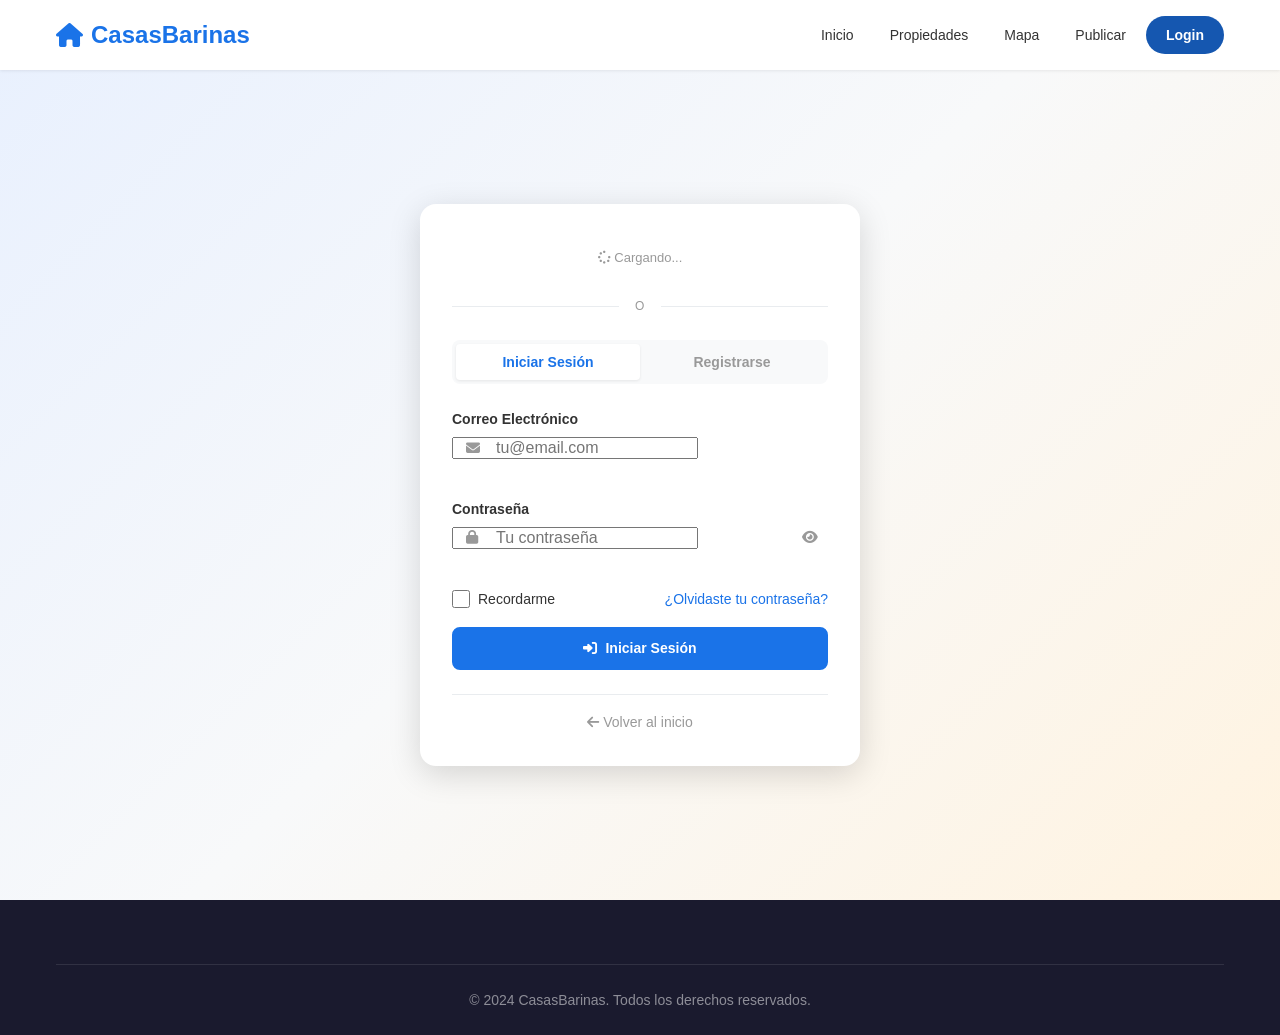
==== commit 6214cb3c: "feat: Facebook Page import system - auto import posts as properties - Added Facebook config API (sav" ====
--- a/admin.html
+++ b/admin.html
@@ -64,6 +64,10 @@
                         <span>Mensajes</span>
                         <span class="badge" id="adminMsgBadge">0</span>
                     </a>
+                    <a href="#" class="admin-nav-link" data-tab="facebook">
+                        <i class="fab fa-facebook"></i>
+                        <span>Facebook Import</span>
+                    </a>
                 </nav>
             </aside>
 
@@ -302,6 +306,80 @@
                     </div>
                 </div>
 
+                <!-- ==================== FACEBOOK TAB ==================== -->
+                <div class="admin-tab hidden" id="tabFacebook">
+                    <!-- Facebook Config Card -->
+                    <div class="admin-card">
+                        <div class="admin-card-header">
+                            <h3><i class="fab fa-facebook"></i> Importar desde Página de Facebook</h3>
+                        </div>
+                        <div class="admin-card-body">
+                            <p style="margin-bottom:16px;color:#666;">Conecta tu página de Facebook para importar automáticamente las propiedades que publiques all&iacute;. Los posts con fotos se convertir&aacute;n en propiedades en tu web.</p>
+
+                            <div class="form-group">
+                                <label for="fbPageId"><i class="fab fa-facebook"></i> Page ID de Facebook</label>
+                                <input type="text" id="fbPageId" class="form-input" placeholder="Ej: 123456789012345">
+                                <small class="form-hint">El ID num&eacute;rico de tu p&aacute;gina. Lo encuentras en facebook.com/ TU-PAGINA &rarr; Informaci&oacute;n &rarr; ID de la p&aacute;gina.</small>
+                            </div>
+
+                            <div class="form-group">
+                                <label for="fbAccessToken"><i class="fas fa-key"></i> Page Access Token</label>
+                                <input type="password" id="fbAccessToken" class="form-input" placeholder="EAAxxxxxxxxxxxxxxxxxxxxxxxxxxxxxxxxxxx">
+                                <small class="form-hint">Token de acceso a la p&aacute;gina de Facebook. Se obtiene en developers.facebook.com.</small>
+                            </div>
+
+                            <div class="form-row" style="margin-bottom:16px;">
+                                <div class="form-group">
+                                    <label for="fbCity"><i class="fas fa-map-marker-alt"></i> Ciudad por defecto</label>
+                                    <input type="text" id="fbCity" class="form-input" value="Barinas">
+                                </div>
+                                <div class="form-group" style="display:flex;align-items:flex-end;padding-bottom:4px;">
+                                    <label class="feature-checkbox" style="display:flex;align-items:center;gap:8px;cursor:pointer;">
+                                        <input type="checkbox" id="fbAutoApprove" checked>
+                                        <span>Aprobar propiedades importadas autom&aacute;ticamente</span>
+                                    </label>
+                                </div>
+                            </div>
+
+                            <div style="display:flex;gap:12px;flex-wrap:wrap;">
+                                <button class="btn btn-primary" id="fbSaveConfig">
+                                    <i class="fas fa-save"></i> Guardar Configuraci&oacute;n
+                                </button>
+                                <button class="btn btn-secondary" id="fbTestConnection">
+                                    <i class="fas fa-plug"></i> Probar Conexi&oacute;n
+                                </button>
+                            </div>
+                            <div id="fbConfigStatus" style="margin-top:12px;"></div>
+                        </div>
+                    </div>
+
+                    <!-- Manual Import Card -->
+                    <div class="admin-card">
+                        <div class="admin-card-header">
+                            <h3><i class="fas fa-download"></i> Importaci&oacute;n Manual</h3>
+                        </div>
+                        <div class="admin-card-body">
+                            <p style="margin-bottom:16px;color:#666;">Importa los &uacute;ltimos 25 posts de tu p&aacute;gina. Los posts que ya fueron importados se omitir&aacute;n autom&aacute;ticamente.</p>
+                            <button class="btn btn-primary btn-lg" id="fbImportNow">
+                                <i class="fab fa-facebook"></i> Importar Posts Ahora
+                            </button>
+                            <div id="fbImportStatus" style="margin-top:12px;"></div>
+                        </div>
+                    </div>
+
+                    <!-- Import History Card -->
+                    <div class="admin-card">
+                        <div class="admin-card-header">
+                            <h3><i class="fas fa-history"></i> Historial de Importaciones</h3>
+                        </div>
+                        <div class="admin-card-body">
+                            <div id="fbHistoryContent">
+                                <p style="color:#999;">Cargando historial...</p>
+                            </div>
+                        </div>
+                    </div>
+                </div>
+
                 <!-- ==================== MESSAGES TAB ==================== -->
                 <div class="admin-tab hidden" id="tabMessages">
                     <div class="admin-card">
--- a/css/styles.css
+++ b/css/styles.css
@@ -647,6 +647,97 @@
     line-height: 1.7;
 }
 
+/* Hero Compact — when hero is NOT the first section */
+.hero-compact {
+    min-height: auto;
+    padding-top: var(--space-2xl);
+    padding-bottom: var(--space-2xl);
+    background-attachment: scroll;
+}
+
+.hero-compact .hero-content {
+    padding-top: var(--space-xl);
+    padding-bottom: var(--space-xl);
+}
+
+.hero-compact .hero-title {
+    font-size: var(--font-size-3xl);
+}
+
+.hero-compact .hero-subtitle {
+    margin-bottom: var(--space-lg);
+}
+
+/* ─── Home Mini Map ──────────────────────────────────────────── */
+.home-map-wrapper {
+    position: relative;
+    width: 100%;
+    height: 350px;
+    border-radius: var(--radius-lg);
+    overflow: hidden;
+    box-shadow: var(--shadow-md);
+    border: 2px solid var(--color-border-light);
+}
+
+.home-map {
+    width: 100%;
+    height: 100%;
+    z-index: 1;
+}
+
+.home-map-overlay {
+    position: absolute;
+    top: 0;
+    left: 0;
+    right: 0;
+    bottom: 0;
+    z-index: 2;
+    display: flex;
+    align-items: center;
+    justify-content: center;
+    background: rgba(26, 26, 46, 0.5);
+    backdrop-filter: blur(2px);
+    cursor: pointer;
+    transition: opacity var(--transition);
+}
+
+.home-map-overlay:hover {
+    background: rgba(26, 26, 46, 0.4);
+}
+
+.home-map-overlay-content {
+    text-align: center;
+    color: var(--color-white);
+    padding: var(--space-xl);
+}
+
+.home-map-overlay-content i {
+    font-size: 48px;
+    margin-bottom: var(--space-md);
+    display: block;
+    opacity: 0.9;
+}
+
+.home-map-overlay-content p {
+    font-size: var(--font-size-md);
+    margin-bottom: var(--space-lg);
+    opacity: 0.85;
+}
+
+@media (max-width: 768px) {
+    .home-map-wrapper {
+        height: 280px;
+    }
+
+    .hero-compact .hero-title {
+        font-size: var(--font-size-2xl);
+    }
+
+    .hero-compact .hero-subtitle {
+        font-size: var(--font-size-sm);
+    }
+}
+
 
 /* ============================================================
    7. SEARCH BAR
@@ -946,8 +1037,8 @@
    ============================================================ */
 .property-grid {
     display: grid;
-    grid-template-columns: repeat(auto-fill, minmax(300px, 1fr));
-    gap: var(--space-lg);
+    grid-template-columns: repeat(auto-fill, minmax(280px, 1fr));
+    gap: var(--space-md);
 }
 
 .property-card {
@@ -956,24 +1047,38 @@
     overflow: hidden;
     box-shadow: var(--shadow-sm);
     transition: all var(--transition);
-    cursor: pointer;
     border: 1px solid var(--color-border-light);
+    display: flex;
+    flex-direction: column;
 }
 
 .property-card:hover {
-    transform: translateY(-6px);
+    transform: translateY(-4px);
     box-shadow: var(--shadow-lg);
     border-color: var(--color-primary);
 }
 
+/* Card Link — wraps the entire card */
+.property-card-link {
+    display: flex;
+    flex-direction: column;
+    height: 100%;
+    text-decoration: none;
+    color: inherit;
+}
+
+/* Card Image */
+.property-card-image,
 .property-card .card-img-wrapper {
     position: relative;
     width: 100%;
-    padding-top: 66.67%;
+    padding-top: 65%;
     overflow: hidden;
     background-color: var(--color-light-dark);
-}
-
+    flex-shrink: 0;
+}
+
+.property-card-image img,
 .property-card .card-img {
     position: absolute;
     top: 0;
@@ -982,102 +1087,137 @@
     height: 100%;
     object-fit: cover;
     transition: transform var(--transition-slow);
-}
-
+    display: block;
+}
+
+.property-card:hover .property-card-image img,
 .property-card:hover .card-img {
     transform: scale(1.05);
 }
 
+/* Card Badges */
+.property-card-badges,
 .property-card .card-badges {
     position: absolute;
     top: var(--space-sm);
     left: var(--space-sm);
     display: flex;
     flex-wrap: wrap;
-    gap: var(--space-xs);
+    gap: 4px;
     z-index: 2;
 }
 
+/* Card Favorite Button */
+.property-card-fav,
 .property-card .card-fav {
     position: absolute;
     top: var(--space-sm);
     right: var(--space-sm);
-    width: 36px;
-    height: 36px;
+    width: 32px;
+    height: 32px;
     display: flex;
     align-items: center;
     justify-content: center;
     background-color: rgba(255, 255, 255, 0.9);
     border-radius: var(--radius-full);
     color: var(--color-text-muted);
-    font-size: var(--font-size-md);
+    font-size: var(--font-size-sm);
     transition: all var(--transition-fast);
     z-index: 2;
     cursor: pointer;
     border: none;
-}
-
+    padding: 0;
+}
+
+.property-card-fav:hover,
 .property-card .card-fav:hover,
+.property-card-fav.active,
 .property-card .card-fav.active {
     color: var(--color-danger);
     background-color: var(--color-white);
-    transform: scale(1.15);
-}
-
+    transform: scale(1.1);
+}
+
+/* Card Body */
+.property-card-body,
 .property-card .card-body {
-    padding: var(--space-md);
-}
-
+    padding: 10px var(--space-sm);
+    display: flex;
+    flex-direction: column;
+    flex: 1;
+    min-height: 0;
+}
+
+/* Card Price */
+.property-card-price,
 .property-card .card-price {
-    font-size: var(--font-size-xl);
+    font-size: var(--font-size-lg);
     font-weight: var(--font-weight-bold);
     color: var(--color-primary);
-    margin-bottom: var(--space-xs);
-}
-
+    margin-bottom: 2px;
+    line-height: 1.2;
+}
+
+/* Card Title */
+.property-card-title,
 .property-card .card-title {
-    font-size: var(--font-size-base);
+    font-size: var(--font-size-sm);
     font-weight: var(--font-weight-semibold);
     color: var(--color-dark);
-    margin-bottom: var(--space-xs);
-    line-height: 1.4;
+    margin-bottom: 2px;
+    line-height: 1.3;
     display: -webkit-box;
     -webkit-line-clamp: 2;
     -webkit-box-orient: vertical;
     overflow: hidden;
-}
-
+    min-height: 2.6em;
+}
+
+/* Card Location */
+.property-card-location,
 .property-card .card-location {
-    font-size: var(--font-size-sm);
+    font-size: var(--font-size-xs);
     color: var(--color-text-muted);
-    margin-bottom: var(--space-sm);
-    display: flex;
-    align-items: center;
-    gap: var(--space-xs);
-}
-
+    margin-bottom: var(--space-xs);
+    display: flex;
+    align-items: center;
+    gap: 4px;
+    line-height: 1.2;
+    overflow: hidden;
+    white-space: nowrap;
+    text-overflow: ellipsis;
+}
+
+.property-card-location i,
 .property-card .card-location i {
     color: var(--color-primary);
-}
-
+    flex-shrink: 0;
+}
+
+/* Card Features */
+.property-card-features,
 .property-card .card-features {
     display: flex;
-    gap: var(--space-md);
-    padding-top: var(--space-sm);
+    gap: var(--space-sm);
+    padding-top: var(--space-xs);
     border-top: 1px solid var(--color-border-light);
-    margin-top: var(--space-sm);
-}
-
+    margin-top: auto;
+}
+
+.property-card-features span,
 .property-card .card-feature {
     display: flex;
     align-items: center;
-    gap: var(--space-xs);
+    gap: 3px;
     font-size: var(--font-size-xs);
     color: var(--color-text-light);
-}
-
+    white-space: nowrap;
+}
+
+.property-card-features i,
 .property-card .card-feature i {
     color: var(--color-text-muted);
+    font-size: 11px;
 }
 
 .property-card .card-footer {
@@ -1929,12 +2069,78 @@
     color: var(--color-primary);
 }
 
+/* ─── Google Sign-In ──────────────────────────────────────── */
+.google-signin-section {
+    margin-bottom: var(--space-md);
+}
+
+.btn-google {
+    display: flex;
+    align-items: center;
+    justify-content: center;
+    gap: 12px;
+    width: 100%;
+    padding: 12px 20px;
+    background-color: var(--color-white);
+    border: 2px solid var(--color-border);
+    border-radius: var(--radius);
+    font-size: var(--font-size-sm);
+    font-weight: var(--font-weight-semibold);
+    color: #3c4043;
+    cursor: pointer;
+    transition: all var(--transition-fast);
+    font-family: 'Roboto', -apple-system, BlinkMacSystemFont, 'Segoe UI', sans-serif;
+}
+
+.btn-google:hover {
+    background-color: var(--color-light);
+    border-color: var(--color-text-muted);
+    box-shadow: var(--shadow-sm);
+}
+
+.btn-google:disabled {
+    opacity: 0.5;
+    cursor: not-allowed;
+}
+
+.btn-google:active {
+    background-color: var(--color-light-dark);
+}
+
+.btn-google .google-icon {
+    flex-shrink: 0;
+}
+
+/* Auth Divider */
+.auth-divider {
+    display: flex;
+    align-items: center;
+    margin-bottom: var(--space-lg);
+    gap: var(--space-md);
+}
+
+.auth-divider::before,
+.auth-divider::after {
+    content: '';
+    flex: 1;
+    height: 1px;
+    background-color: var(--color-border-light);
+}
+
+.auth-divider span {
+    font-size: var(--font-size-xs);
+    color: var(--color-text-muted);
+    font-weight: var(--font-weight-medium);
+    text-transform: uppercase;
+    letter-spacing: 0.5px;
+}
+
 
 /* ============================================================
    16. DASHBOARD
    ============================================================ */
 .dashboard {
-    padding-top: calc(var(--navbar-height) + var(--space-lg));
+    padding-top: calc(var(--navbar-height) + var(--space-sm));
     min-height: 100vh;
     background-color: var(--color-light);
 }
@@ -2216,7 +2422,7 @@
     padding-top: calc(var(--navbar-height) + var(--space-xl));
     min-height: 100vh;
     background-color: var(--color-light);
-    padding-bottom: var(--space-3xl);
+    padding-bottom: var(--space-xl);
 }
 
 .form-header {
@@ -2241,63 +2447,123 @@
 }
 
 .property-form {
-    max-width: 800px;
+    max-width: 860px;
     margin: 0 auto;
 }
 
 .form-section {
     background-color: var(--color-white);
+    border-radius: var(--radius-lg);
+    padding: var(--space-xl) var(--space-2xl);
+    margin-bottom: var(--space-xl);
+    box-shadow: var(--shadow);
+    border: 1px solid var(--color-border-light);
+    transition: box-shadow var(--transition);
+}
+
+.form-section:hover {
+    box-shadow: var(--shadow-md);
+}
+
+.form-section-title {
+    font-size: var(--font-size-xl);
+    font-weight: var(--font-weight-bold);
+    color: var(--color-dark);
+    margin-bottom: var(--space-xl);
+    padding-bottom: var(--space-md);
+    border-bottom: none;
+    display: flex;
+    align-items: center;
+    gap: var(--space-md);
+    position: relative;
+}
+
+.form-section-title::after {
+    content: '';
+    position: absolute;
+    bottom: 0;
+    left: 0;
+    width: 60px;
+    height: 3px;
+    background: linear-gradient(90deg, var(--color-primary), var(--color-primary-light));
+    border-radius: 2px;
+}
+
+.form-section-title .title-icon {
+    display: inline-flex;
+    align-items: center;
+    justify-content: center;
+    width: 42px;
+    height: 42px;
+    background: linear-gradient(135deg, var(--color-primary), var(--color-primary-light));
+    color: var(--color-white);
     border-radius: var(--radius-md);
-    padding: var(--space-xl);
-    margin-bottom: var(--space-lg);
-    box-shadow: var(--shadow-sm);
-}
-
-.form-section-title {
     font-size: var(--font-size-lg);
-    font-weight: var(--font-weight-semibold);
-    color: var(--color-dark);
-    margin-bottom: var(--space-lg);
-    padding-bottom: var(--space-sm);
-    border-bottom: 2px solid var(--color-border-light);
-    display: flex;
-    align-items: center;
-    gap: var(--space-sm);
-}
-
-.form-section-title i {
-    color: var(--color-primary);
+    flex-shrink: 0;
+    box-shadow: 0 4px 12px rgba(26, 115, 232, 0.3);
 }
 
 /* Features Grid */
 .features-grid {
     display: grid;
-    grid-template-columns: repeat(auto-fill, minmax(160px, 1fr));
-    gap: var(--space-sm);
+    grid-template-columns: repeat(2, 1fr);
+    gap: 8px;
 }
 
 .feature-checkbox {
     display: flex;
-    align-items: center;
-    gap: var(--space-sm);
-    padding: var(--space-sm) var(--space-md);
-    border: 2px solid var(--color-border-light);
+    flex-direction: row;
+    align-items: center;
+    justify-content: center;
+    gap: 6px;
+    padding: 8px 10px;
+    border: 1.5px solid var(--color-border-light);
     border-radius: var(--radius);
     cursor: pointer;
     transition: all var(--transition-fast);
-    font-size: var(--font-size-sm);
+    font-size: 12px;
+    text-align: center;
+    background-color: var(--color-white);
+    color: var(--color-text-light);
+    white-space: nowrap;
+    user-select: none;
+}
+
+.feature-checkbox .feature-icon {
+    display: inline-flex;
+    align-items: center;
+    justify-content: center;
+    width: 24px;
+    height: 24px;
+    background-color: var(--color-light);
+    border-radius: 6px;
+    font-size: 11px;
+    color: var(--color-text-muted);
+    flex-shrink: 0;
+    transition: all var(--transition-fast);
 }
 
 .feature-checkbox:hover {
     border-color: var(--color-primary);
     background-color: var(--color-primary-bg);
+    color: var(--color-dark);
+}
+
+.feature-checkbox:hover .feature-icon {
+    background-color: var(--color-primary-bg);
+    color: var(--color-primary);
 }
 
 .feature-checkbox:has(input:checked) {
     border-color: var(--color-primary);
-    background-color: var(--color-primary-bg);
-    color: var(--color-primary);
+    background-color: var(--color-primary);
+    color: var(--color-white);
     font-weight: var(--font-weight-semibold);
+}
+
+.feature-checkbox:has(input:checked) .feature-icon {
+    background-color: rgba(255, 255, 255, 0.25);
+    color: var(--color-white);
 }
 
 .feature-checkbox input[type="checkbox"] {
@@ -2310,7 +2576,7 @@
 }
 
 .feature-checkbox:has(input:checked) .feature-icon {
-    color: var(--color-primary);
+    color: var(--color-white);
 }
 
 /* Upload Area */
@@ -2414,6 +2680,49 @@
     font-weight: var(--font-weight-bold);
 }
 
+/* Upload Action Buttons (Gallery + Camera) */
+.upload-actions {
+    display: flex;
+    gap: var(--space-sm);
+    margin-top: var(--space-md);
+}
+
+.btn-upload-gallery,
+.btn-upload-camera {
+    flex: 1;
+    justify-content: center;
+    padding: 12px var(--space-md);
+    font-size: var(--font-size-sm);
+    font-weight: var(--font-weight-semibold);
+    border-radius: var(--radius);
+    transition: all var(--transition-fast);
+}
+
+.btn-upload-gallery {
+    background-color: var(--color-white);
+    color: var(--color-text);
+    border: 2px solid var(--color-border);
+}
+
+.btn-upload-gallery:hover {
+    border-color: var(--color-primary);
+    color: var(--color-primary);
+    background-color: var(--color-primary-bg);
+}
+
+.btn-upload-camera {
+    background-color: var(--color-primary);
+    color: var(--color-white);
+    border: 2px solid var(--color-primary);
+}
+
+.btn-upload-camera:hover {
+    background-color: var(--color-primary-dark);
+    border-color: var(--color-primary-dark);
+    color: var(--color-white);
+    box-shadow: 0 4px 12px rgba(26, 115, 232, 0.35);
+}
+
 /* Form Actions */
 .form-actions {
     display: flex;
@@ -2428,10 +2737,10 @@
    18. PROPERTY DETAIL PAGE
    ============================================================ */
 .property-detail-page {
-    padding-top: calc(var(--navbar-height) + var(--space-lg));
+    padding-top: calc(var(--navbar-height) + var(--space-sm));
     min-height: 100vh;
     background-color: var(--color-light);
-    padding-bottom: var(--space-3xl);
+    padding-bottom: var(--space-xl);
 }
 
 /* Breadcrumb */
@@ -2626,8 +2935,8 @@
 .property-section {
     background-color: var(--color-white);
     border-radius: var(--radius-md);
-    padding: var(--space-lg);
-    margin-bottom: var(--space-lg);
+    padding: var(--space-md);
+    margin-bottom: var(--space-sm);
     box-shadow: var(--shadow-sm);
 }
 
@@ -2695,6 +3004,177 @@
 
 .contact-form {
     max-width: 100%;
+}
+
+/* Contact Actions (WhatsApp + Message buttons) */
+.contact-actions {
+    display: flex;
+    flex-direction: column;
+    gap: 0;
+}
+
+/* Chat Panel */
+.chat-panel {
+    margin-top: 16px;
+    border: 1px solid var(--color-border);
+    border-radius: var(--radius-md);
+    overflow: hidden;
+    background: var(--color-white);
+    box-shadow: var(--shadow);
+    max-height: 400px;
+    display: flex;
+    flex-direction: column;
+}
+
+.chat-header {
+    display: flex;
+    align-items: center;
+    justify-content: space-between;
+    padding: 12px 16px;
+    background: var(--color-primary);
+    color: #fff;
+}
+
+.chat-header-info {
+    display: flex;
+    align-items: center;
+    gap: 8px;
+    font-weight: 600;
+    font-size: 14px;
+}
+
+.chat-header-info i {
+    font-size: 24px;
+}
+
+.chat-status {
+    font-weight: 400;
+    font-size: 11px;
+    opacity: 0.85;
+    background: rgba(255,255,255,0.2);
+    padding: 2px 8px;
+    border-radius: 10px;
+}
+
+.chat-close {
+    background: rgba(255,255,255,0.15);
+    border: none;
+    color: #fff;
+    width: 32px;
+    height: 32px;
+    border-radius: 50%;
+    display: flex;
+    align-items: center;
+    justify-content: center;
+    cursor: pointer;
+    font-size: 14px;
+    transition: background 0.2s;
+}
+
+.chat-close:hover {
+    background: rgba(255,255,255,0.3);
+}
+
+.chat-messages {
+    flex: 1;
+    overflow-y: auto;
+    padding: 16px;
+    min-height: 120px;
+    max-height: 260px;
+    background: #f8f9fa;
+}
+
+.chat-welcome {
+    text-align: center;
+    padding: 20px;
+    color: var(--color-text-muted);
+    font-size: 13px;
+}
+
+.chat-welcome i {
+    font-size: 32px;
+    margin-bottom: 8px;
+    display: block;
+    color: var(--color-border);
+}
+
+.chat-bubble {
+    max-width: 80%;
+    padding: 10px 14px;
+    border-radius: 16px;
+    font-size: 13px;
+    line-height: 1.5;
+    margin-bottom: 8px;
+    animation: fadeIn 0.3s ease;
+}
+
+.chat-bubble.sent {
+    background: var(--color-primary);
+    color: #fff;
+    margin-left: auto;
+    border-bottom-right-radius: 4px;
+}
+
+.chat-bubble.received {
+    background: var(--color-white);
+    color: var(--color-text);
+    margin-right: auto;
+    border-bottom-left-radius: 4px;
+    box-shadow: 0 1px 3px rgba(0,0,0,0.08);
+}
+
+.chat-bubble .chat-time {
+    font-size: 10px;
+    opacity: 0.7;
+    margin-top: 4px;
+    display: block;
+}
+
+.chat-bubble.sent .chat-time {
+    text-align: right;
+}
+
+.chat-input-area {
+    display: flex;
+    gap: 8px;
+    padding: 12px;
+    border-top: 1px solid var(--color-border-light);
+    background: var(--color-white);
+}
+
+.chat-input-area input {
+    flex: 1;
+    padding: 10px 14px;
+    border: 1px solid var(--color-border);
+    border-radius: 24px;
+    font-size: 13px;
+    outline: none;
+    transition: border-color 0.2s;
+}
+
+.chat-input-area input:focus {
+    border-color: var(--color-primary);
+    box-shadow: 0 0 0 2px rgba(26, 115, 232, 0.1);
+}
+
+.chat-send-btn {
+    width: 40px;
+    height: 40px;
+    border-radius: 50%;
+    background: var(--color-primary);
+    color: #fff;
+    border: none;
+    display: flex;
+    align-items: center;
+    justify-content: center;
+    cursor: pointer;
+    font-size: 14px;
+    transition: background 0.2s;
+    flex-shrink: 0;
+}
+
+.chat-send-btn:hover {
+    background: var(--color-primary-dark);
 }
 
 .contact-whatsapp {
@@ -3255,6 +3735,88 @@
 }
 
 /* Admin Tabs */
+.admin-tabs {
+    display: flex;
+    gap: 8px;
+    border-bottom: 2px solid var(--color-border);
+    margin-bottom: var(--space-lg);
+    padding-bottom: 0;
+}
+
+.admin-tabs .admin-tab {
+    padding: 10px 20px;
+    background: none;
+    border: none;
+    cursor: pointer;
+    font-size: 14px;
+    font-weight: 600;
+    color: var(--color-text-muted);
+    border-bottom: 3px solid transparent;
+    margin-bottom: -2px;
+    transition: all 0.2s ease;
+    display: flex;
+    align-items: center;
+    gap: 8px;
+}
+
+.admin-tabs .admin-tab:hover {
+    color: var(--color-primary);
+}
+
+.admin-tabs .admin-tab.active {
+    color: var(--color-primary);
+    border-bottom-color: var(--color-primary);
+}
+
+/* Info Banner for Admin */
+.dash-info-banner {
+    background: var(--color-primary-bg);
+    border: 1px solid var(--color-primary-light);
+    border-radius: var(--radius-md);
+    padding: 12px 16px;
+    margin-bottom: var(--space-lg);
+    display: flex;
+    align-items: center;
+    gap: 12px;
+    font-size: 14px;
+    color: var(--color-primary-dark);
+}
+
+.dash-info-banner i {
+    font-size: 18px;
+    flex-shrink: 0;
+    color: var(--color-primary);
+}
+
+.dash-info-banner p {
+    margin: 0;
+    line-height: 1.5;
+}
+
+/* Avatar Initials */
+.avatar-initials {
+    width: 100%;
+    height: 100%;
+    display: flex;
+    align-items: center;
+    justify-content: center;
+    background: var(--color-primary);
+    color: white;
+    font-weight: 700;
+    font-size: 16px;
+    border-radius: 50%;
+}
+
+/* Admin Pending Row Highlight */
+.admin-pending-row {
+    background: #fffdf5;
+}
+
+.admin-pending-row:hover {
+    background: #fef9e7 !important;
+}
+
+/* Admin section */
 .admin-tab {
     padding: var(--space-lg);
     animation: fadeIn 0.3s ease;
@@ -3423,7 +3985,7 @@
     padding-top: calc(var(--navbar-height) + var(--space-md));
     min-height: 100vh;
     background-color: var(--color-light);
-    padding-bottom: var(--space-3xl);
+    padding-bottom: var(--space-xl);
 }
 
 /* Search Filters Bar */
@@ -4933,6 +5495,222 @@
 .lightbox {
     -ms-overflow-style: none;
     scrollbar-width: none;
+}
+
+
+/* ============================================================
+   18b. COMPACT PROPERTY DETAIL LAYOUT
+   ============================================================ */
+
+/* Compact Info Card */
+.compact-info-card {
+    background: var(--color-white);
+    border-radius: var(--radius-md);
+    box-shadow: var(--shadow-sm);
+    padding: var(--space-md);
+    margin-bottom: var(--space-sm);
+}
+
+.compact-top-row {
+    display: flex;
+    align-items: flex-start;
+    justify-content: space-between;
+    gap: var(--space-sm);
+    margin-bottom: var(--space-xs);
+}
+
+.compact-price-row {
+    display: flex;
+    align-items: center;
+    gap: var(--space-sm);
+    flex-wrap: wrap;
+}
+
+.compact-title {
+    font-size: var(--font-size-xl);
+    font-weight: var(--font-weight-bold);
+    color: var(--color-dark);
+    line-height: 1.3;
+    margin: 0 0 var(--space-xs) 0;
+}
+
+.compact-price {
+    font-size: var(--font-size-2xl);
+    font-weight: var(--font-weight-bold);
+    color: var(--color-primary);
+    margin-bottom: var(--space-xs);
+}
+
+.compact-address {
+    display: flex;
+    align-items: center;
+    gap: var(--space-xs);
+    font-size: var(--font-size-sm);
+    color: var(--color-text-light);
+    margin-bottom: var(--space-sm);
+}
+
+.compact-address i {
+    color: var(--color-primary);
+}
+
+/* Feature Chips */
+.feature-chips {
+    display: flex;
+    gap: var(--space-sm);
+    flex-wrap: wrap;
+    margin-bottom: var(--space-sm);
+}
+
+.feature-chip {
+    display: inline-flex;
+    align-items: center;
+    gap: 6px;
+    padding: 6px 12px;
+    background-color: var(--color-light);
+    border-radius: var(--radius-full);
+    font-size: var(--font-size-xs);
+    font-weight: var(--font-weight-medium);
+    color: var(--color-text);
+    white-space: nowrap;
+}
+
+.feature-chip i {
+    color: var(--color-primary);
+    font-size: var(--font-size-sm);
+}
+
+/* Compact Description */
+.compact-description {
+    font-size: var(--font-size-sm);
+    color: var(--color-text);
+    line-height: 1.7;
+}
+
+.compact-description.collapsed {
+    max-height: 80px;
+    overflow: hidden;
+    position: relative;
+}
+
+.compact-description.collapsed::after {
+    content: '';
+    position: absolute;
+    bottom: 0;
+    left: 0;
+    right: 0;
+    height: 40px;
+    background: linear-gradient(transparent, var(--color-white));
+    pointer-events: none;
+}
+
+.description-toggle {
+    display: inline-flex;
+    align-items: center;
+    gap: var(--space-xs);
+    font-size: var(--font-size-sm);
+    font-weight: var(--font-weight-semibold);
+    color: var(--color-primary);
+    cursor: pointer;
+    background: none;
+    border: none;
+    padding: var(--space-xs) 0;
+    margin-top: var(--space-xs);
+}
+
+.description-toggle:hover {
+    color: var(--color-primary-dark);
+}
+
+/* Map Section with button */
+.map-section-wrapper {
+    position: relative;
+}
+
+.open-map-modal-btn {
+    display: inline-flex;
+    align-items: center;
+    gap: var(--space-xs);
+    padding: 6px 14px;
+    background: var(--color-primary);
+    color: var(--color-white);
+    border: none;
+    border-radius: var(--radius-full);
+    font-size: var(--font-size-xs);
+    font-weight: var(--font-weight-semibold);
+    cursor: pointer;
+    margin-top: var(--space-sm);
+    transition: all var(--transition-fast);
+}
+
+.open-map-modal-btn:hover {
+    background: var(--color-primary-dark);
+    transform: translateY(-1px);
+}
+
+/* Full-screen Map Modal */
+.map-modal {
+    position: fixed;
+    top: 0;
+    left: 0;
+    right: 0;
+    bottom: 0;
+    z-index: var(--z-modal);
+    background: var(--color-white);
+    display: none;
+    flex-direction: column;
+}
+
+.map-modal.active {
+    display: flex;
+}
+
+.map-modal-header {
+    display: flex;
+    align-items: center;
+    justify-content: space-between;
+    padding: 12px 16px;
+    background: var(--color-white);
+    box-shadow: var(--shadow-sm);
+    z-index: 10;
+}
+
+.map-modal-header h3 {
+    font-size: var(--font-size-base);
+    margin: 0;
+    display: flex;
+    align-items: center;
+    gap: var(--space-sm);
+}
+
+.map-modal-close {
+    width: 36px;
+    height: 36px;
+    display: flex;
+    align-items: center;
+    justify-content: center;
+    background: var(--color-light);
+    border: none;
+    border-radius: var(--radius-full);
+    color: var(--color-text);
+    font-size: var(--font-size-lg);
+    cursor: pointer;
+    transition: all var(--transition-fast);
+}
+
+.map-modal-close:hover {
+    background: var(--color-danger);
+    color: var(--color-white);
+}
+
+.map-modal-body {
+    flex: 1;
+    position: relative;
+}
+
+.map-modal-body #mapModalMap {
+    width: 100%;
+    height: 100%;
 }
 
 
@@ -5075,11 +5853,45 @@
 
     /* Property Grid */
     .property-grid {
-        grid-template-columns: 1fr;
+        grid-template-columns: repeat(2, 1fr);
+        gap: var(--space-sm);
     }
 
     .property-grid.list-view .property-card {
         grid-template-columns: 1fr;
+    }
+
+    /* Compact cards on mobile */
+    .property-card-image,
+    .property-card .card-img-wrapper {
+        padding-top: 60%;
+    }
+
+    .property-card-body,
+    .property-card .card-body {
+        padding: 6px 8px;
+    }
+
+    .property-card-price,
+    .property-card .card-price {
+        font-size: var(--font-size-base);
+    }
+
+    .property-card-title,
+    .property-card .card-title {
+        font-size: var(--font-size-xs);
+        -webkit-line-clamp: 1;
+        min-height: 1.3em;
+    }
+
+    .property-card-location,
+    .property-card .card-location {
+        font-size: 10px;
+    }
+
+    .property-card-features span,
+    .property-card .card-feature {
+        font-size: 10px;
     }
 
     /* Sections */
@@ -5204,13 +6016,61 @@
         min-width: 150px;
     }
 
-    /* Form */
+    /* Form - Property Page Tablet Enhancements */
+    .property-form-page {
+        padding-top: calc(var(--navbar-height) + var(--space-md));
+    }
+
+    .property-form {
+        max-width: 100%;
+    }
+
+    .form-section {
+        padding: var(--space-lg);
+        margin-bottom: var(--space-md);
+    }
+
+    .form-section-title {
+        font-size: var(--font-size-md);
+        margin-bottom: var(--space-md);
+    }
+
+    .form-section-title .title-icon {
+        width: 38px;
+        height: 38px;
+        font-size: var(--font-size-base);
+    }
+
+    .form-header h1 {
+        font-size: var(--font-size-xl);
+    }
+
     .form-row {
         grid-template-columns: 1fr;
     }
 
     .form-row-4 {
         grid-template-columns: repeat(2, 1fr);
+    }
+
+    .form-group input[type="text"],
+    .form-group input[type="number"],
+    .form-group input[type="email"],
+    .form-group input[type="password"],
+    .form-group input[type="tel"],
+    .form-group select,
+    .form-group textarea {
+        font-size: 16px; /* Prevents iOS zoom */
+    }
+
+    .form-actions {
+        flex-direction: column;
+        gap: var(--space-sm);
+    }
+
+    .form-actions .btn {
+        width: 100%;
+        justify-content: center;
     }
 
     /* Map Page */
@@ -5405,21 +6265,147 @@
         gap: var(--space-sm);
     }
 
-    /* Form */
+    /* Form - Property Page Mobile Enhancements */
+    .property-form-page {
+        padding-top: calc(var(--navbar-height) + var(--space-md));
+        padding-bottom: var(--space-2xl);
+    }
+
+    .form-header {
+        margin-bottom: var(--space-lg);
+        padding: 0 var(--space-xs);
+    }
+
+    .form-header h1 {
+        font-size: var(--font-size-lg);
+        display: inline-flex;
+        align-items: center;
+        gap: 6px;
+    }
+
+    .form-header h1 i {
+        font-size: var(--font-size-md);
+    }
+
+    .form-subtitle {
+        font-size: var(--font-size-sm);
+        margin-top: var(--space-xs);
+    }
+
+    .property-form {
+        max-width: 100%;
+    }
+
+    .form-section {
+        padding: var(--space-lg) var(--space-md);
+        margin-bottom: var(--space-md);
+        border-radius: var(--radius-md);
+        border: 1px solid var(--color-border-light);
+        box-shadow: var(--shadow-sm);
+    }
+
+    .form-section-title {
+        font-size: var(--font-size-base);
+        margin-bottom: var(--space-md);
+        padding-bottom: var(--space-sm);
+        gap: var(--space-sm);
+    }
+
+    .form-section-title .title-icon {
+        width: 34px;
+        height: 34px;
+        font-size: var(--font-size-sm);
+        border-radius: var(--radius-sm);
+        box-shadow: 0 3px 8px rgba(26, 115, 232, 0.25);
+    }
+
+    .form-section-title::after {
+        width: 40px;
+        height: 2px;
+    }
+
+    .form-group label {
+        font-size: var(--font-size-xs);
+        margin-bottom: 4px;
+    }
+
+    .form-group input[type="text"],
+    .form-group input[type="number"],
+    .form-group input[type="email"],
+    .form-group input[type="password"],
+    .form-group input[type="tel"],
+    .form-group select,
+    .form-group textarea {
+        padding: 10px 12px;
+        font-size: 16px; /* Prevents iOS zoom on focus */
+        border-radius: var(--radius-sm);
+    }
+
+    .form-group textarea {
+        min-height: 100px;
+    }
+
+    .form-group select {
+        padding-right: 36px;
+    }
+
+    .form-hint {
+        font-size: 10px;
+        margin-top: 4px;
+    }
+
+    .form-row {
+        grid-template-columns: 1fr;
+        gap: var(--space-sm);
+    }
+
     .form-row-4 {
-        grid-template-columns: 1fr;
-    }
-
-    .form-section {
-        padding: var(--space-md);
-    }
-
+        grid-template-columns: repeat(2, 1fr);
+        gap: var(--space-sm);
+    }
+
+    /* Location map */
+    .location-picker-map {
+        height: 260px;
+        border-radius: var(--radius-sm);
+    }
+
+    .location-map-search input {
+        font-size: 16px;
+        padding: 10px 12px;
+    }
+
+    .location-coords-display {
+        flex-wrap: wrap;
+        gap: var(--space-xs);
+        padding: var(--space-xs) var(--space-sm);
+        font-size: 10px;
+    }
+
+    /* Upload area */
+    .upload-area {
+        padding: var(--space-lg) var(--space-md);
+        border-radius: var(--radius-md);
+    }
+
+    .upload-placeholder h3 {
+        font-size: var(--font-size-sm);
+    }
+
+    .upload-placeholder p {
+        font-size: var(--font-size-xs);
+    }
+
+    /* Form actions */
     .form-actions {
         flex-direction: column;
+        gap: var(--space-sm);
+        padding: var(--space-md) 0;
     }
 
     .form-actions .btn {
         width: 100%;
+        justify-content: center;
     }
 
     /* Property Detail */
@@ -5493,9 +6479,22 @@
         padding: var(--space-sm) var(--space-md);
     }
 
-    /* Features grid */
+    /* Features grid - 2 cols on mobile */
     .features-grid {
-        grid-template-columns: 1fr;
+        grid-template-columns: repeat(2, 1fr);
+        gap: 8px;
+    }
+
+    .feature-checkbox {
+        padding: 8px 6px;
+        font-size: 12px;
+        gap: 5px;
+    }
+
+    .feature-checkbox .feature-icon {
+        width: 22px;
+        height: 22px;
+        font-size: 10px;
     }
 
     /* Map sidebar */
@@ -5566,3 +6565,353 @@
         border: 1px solid #ddd;
     }
 }
+
+/* ============================================================
+   35. LOCATION PICKER MAP (Property Form)
+   ============================================================ */
+.location-picker-map {
+    width: 100%;
+    height: 400px;
+    border-radius: var(--radius-md);
+    border: 2px solid var(--color-border);
+    overflow: hidden;
+    z-index: 1;
+    background-color: var(--color-light-dark);
+    cursor: crosshair;
+}
+
+.location-picker-map .leaflet-control-zoom {
+    border: none;
+    box-shadow: var(--shadow);
+}
+
+.location-picker-map .leaflet-control-zoom a {
+    width: 36px;
+    height: 36px;
+    line-height: 36px;
+    font-size: var(--font-size-md);
+    color: var(--color-primary);
+    background-color: var(--color-white);
+    border: 1px solid var(--color-border-light);
+}
+
+.location-picker-map .leaflet-control-zoom a:hover {
+    background-color: var(--color-primary-bg);
+    color: var(--color-primary-dark);
+}
+
+.location-map-search {
+    display: flex;
+    gap: var(--space-sm);
+    margin-bottom: var(--space-sm);
+}
+
+.location-map-search input {
+    flex: 1;
+    padding: 10px 14px;
+    border: 2px solid var(--color-border);
+    border-radius: var(--radius);
+    font-size: var(--font-size-sm);
+    color: var(--color-text);
+    background-color: var(--color-white);
+    transition: all var(--transition-fast);
+    outline: none;
+}
+
+.location-map-search input:focus {
+    border-color: var(--color-primary);
+    box-shadow: 0 0 0 3px rgba(26, 115, 232, 0.15);
+}
+
+.location-map-search .btn {
+    flex-shrink: 0;
+}
+
+.location-coords-display {
+    display: flex;
+    gap: var(--space-lg);
+    padding: var(--space-sm) var(--space-md);
+    background-color: var(--color-primary-bg);
+    border-radius: var(--radius);
+    margin-top: var(--space-sm);
+    margin-bottom: var(--space-md);
+    font-size: var(--font-size-sm);
+    color: var(--color-text-light);
+}
+
+.location-coords-display span {
+    display: flex;
+    align-items: center;
+    gap: var(--space-xs);
+}
+
+.location-coords-display i {
+    color: var(--color-primary);
+}
+
+.location-coords-display strong {
+    color: var(--color-dark);
+    font-family: 'Courier New', monospace;
+    font-size: var(--font-size-xs);
+}
+
+/* Marker pulse animation */
+.location-picker-map .leaflet-marker-icon {
+    animation: markerDrop 0.3s ease-out;
+}
+
+@keyframes markerDrop {
+    0% { transform: translateY(-20px); opacity: 0; }
+    60% { transform: translateY(3px); opacity: 1; }
+    100% { transform: translateY(0); opacity: 1; }
+}
+
+/* Responsive location picker */
+@media (max-width: 768px) {
+    .location-picker-map {
+        height: 300px;
+    }
+
+    .location-coords-display {
+        flex-direction: column;
+        gap: var(--space-xs);
+    }
+}
+
+
+/* ============================================================
+   36. MAP MARKERS & POPUPS (Custom Styles)
+   ============================================================ */
+
+/* Custom Marker Reset */
+.custom-map-marker {
+    background: none !important;
+    border: none !important;
+}
+
+/* Marker Pin */
+.marker-pin {
+    width: 40px;
+    height: 40px;
+    border-radius: 50% 50% 50% 4px;
+    transform: rotate(-45deg);
+    display: flex;
+    align-items: center;
+    justify-content: center;
+    box-shadow: 0 3px 12px rgba(0, 0, 0, 0.3);
+    border: 2.5px solid rgba(255, 255, 255, 0.9);
+    transition: transform 0.2s ease, box-shadow 0.2s ease;
+    position: relative;
+}
+
+.marker-pin:hover {
+    transform: rotate(-45deg) scale(1.15);
+    box-shadow: 0 5px 18px rgba(0, 0, 0, 0.4);
+}
+
+.marker-price {
+    transform: rotate(45deg);
+    font-size: 10px;
+    font-weight: 800;
+    color: #fff;
+    text-shadow: 0 1px 3px rgba(0, 0, 0, 0.6);
+    white-space: nowrap;
+    letter-spacing: -0.3px;
+}
+
+/* Marker Shadow */
+.marker-shadow {
+    width: 24px;
+    height: 6px;
+    background: rgba(0, 0, 0, 0.18);
+    border-radius: 50%;
+    margin: 2px auto 0;
+    filter: blur(1px);
+}
+
+/* Leaflet Popup Override */
+.leaflet-popup-content-wrapper {
+    border-radius: 14px !important;
+    box-shadow: 0 8px 30px rgba(0, 0, 0, 0.22) !important;
+    padding: 0 !important;
+    overflow: hidden;
+}
+
+.leaflet-popup-content {
+    margin: 0 !important;
+    width: auto !important;
+    min-width: 260px;
+}
+
+.leaflet-popup-tip {
+    box-shadow: 0 4px 10px rgba(0, 0, 0, 0.12) !important;
+    border-radius: 0 !important;
+}
+
+.leaflet-popup-close-button {
+    color: #fff !important;
+    font-size: 22px !important;
+    top: 8px !important;
+    right: 10px !important;
+    z-index: 10 !important;
+    width: 28px !important;
+    height: 28px !important;
+    text-shadow: 0 1px 4px rgba(0, 0, 0, 0.5) !important;
+    line-height: 28px !important;
+}
+
+/* Map Popup Card */
+.map-popup {
+    overflow: hidden;
+}
+
+.map-popup-image {
+    width: 100%;
+    height: 150px;
+    overflow: hidden;
+}
+
+.map-popup-image img {
+    width: 100%;
+    height: 100%;
+    object-fit: cover;
+    display: block;
+}
+
+.map-popup-content {
+    padding: 14px;
+}
+
+.map-popup-title {
+    font-size: 14px;
+    font-weight: 700;
+    color: #1a1a2e;
+    margin: 0 0 6px 0;
+    line-height: 1.3;
+    display: -webkit-box;
+    -webkit-line-clamp: 2;
+    -webkit-box-orient: vertical;
+    overflow: hidden;
+}
+
+.map-popup-price {
+    font-size: 18px;
+    font-weight: 800;
+    color: #1a1a2e;
+    margin-bottom: 8px;
+}
+
+.map-popup-badges {
+    display: flex;
+    gap: 6px;
+    margin-bottom: 8px;
+    flex-wrap: wrap;
+}
+
+.map-popup-badge {
+    font-size: 11px;
+    padding: 2px 8px;
+    border-radius: 20px;
+    background: #1a1a2e;
+    color: #fff;
+    font-weight: 600;
+}
+
+.map-popup-detail {
+    display: inline-flex;
+    align-items: center;
+    gap: 4px;
+    font-size: 12px;
+    color: #666;
+    margin-right: 10px;
+    margin-bottom: 4px;
+}
+
+.map-popup-detail i {
+    color: #999;
+    font-size: 11px;
+}
+
+.map-popup-link {
+    display: inline-flex;
+    align-items: center;
+    gap: 6px;
+    margin-top: 10px;
+    padding: 8px 18px;
+    background: #1a73e8;
+    color: #fff !important;
+    border-radius: 8px;
+    font-size: 12px;
+    font-weight: 600;
+    text-decoration: none !important;
+    transition: all 0.2s ease;
+    border: none;
+}
+
+.map-popup-link:hover {
+    background: #1557b0;
+    color: #fff !important;
+    text-decoration: none !important;
+}
+
+/* Override Leaflet default link color inside popups */
+.leaflet-popup-content a {
+    color: #fff !important;
+}
+
+/* Map Popup Responsive - Mobile */
+@media (max-width: 480px) {
+    .map-popup-image {
+        height: 120px;
+    }
+
+    .map-popup-content {
+        padding: 10px;
+    }
+
+    .map-popup-title {
+        font-size: 13px;
+    }
+
+    .map-popup-price {
+        font-size: 16px;
+    }
+
+    .marker-pin {
+        width: 48px;
+        height: 48px;
+    }
+
+    .marker-price {
+        font-size: 10px;
+    }
+
+    /* Touch-friendly link */
+    .map-popup-link {
+        display: flex !important;
+        padding: 10px 16px;
+        font-size: 13px;
+        min-height: 44px;
+        align-items: center;
+        justify-content: center;
+    }
+}
+
+
+/* Marker touch target fix for mobile */
+.custom-map-marker {
+    touch-action: manipulation;
+    cursor: pointer !important;
+    background: none !important;
+    border: none !important;
+}
+
+.marker-pin {
+    touch-action: manipulation;
+}
+
+.marker-shadow {
+    pointer-events: none !important;
+}
+
+
